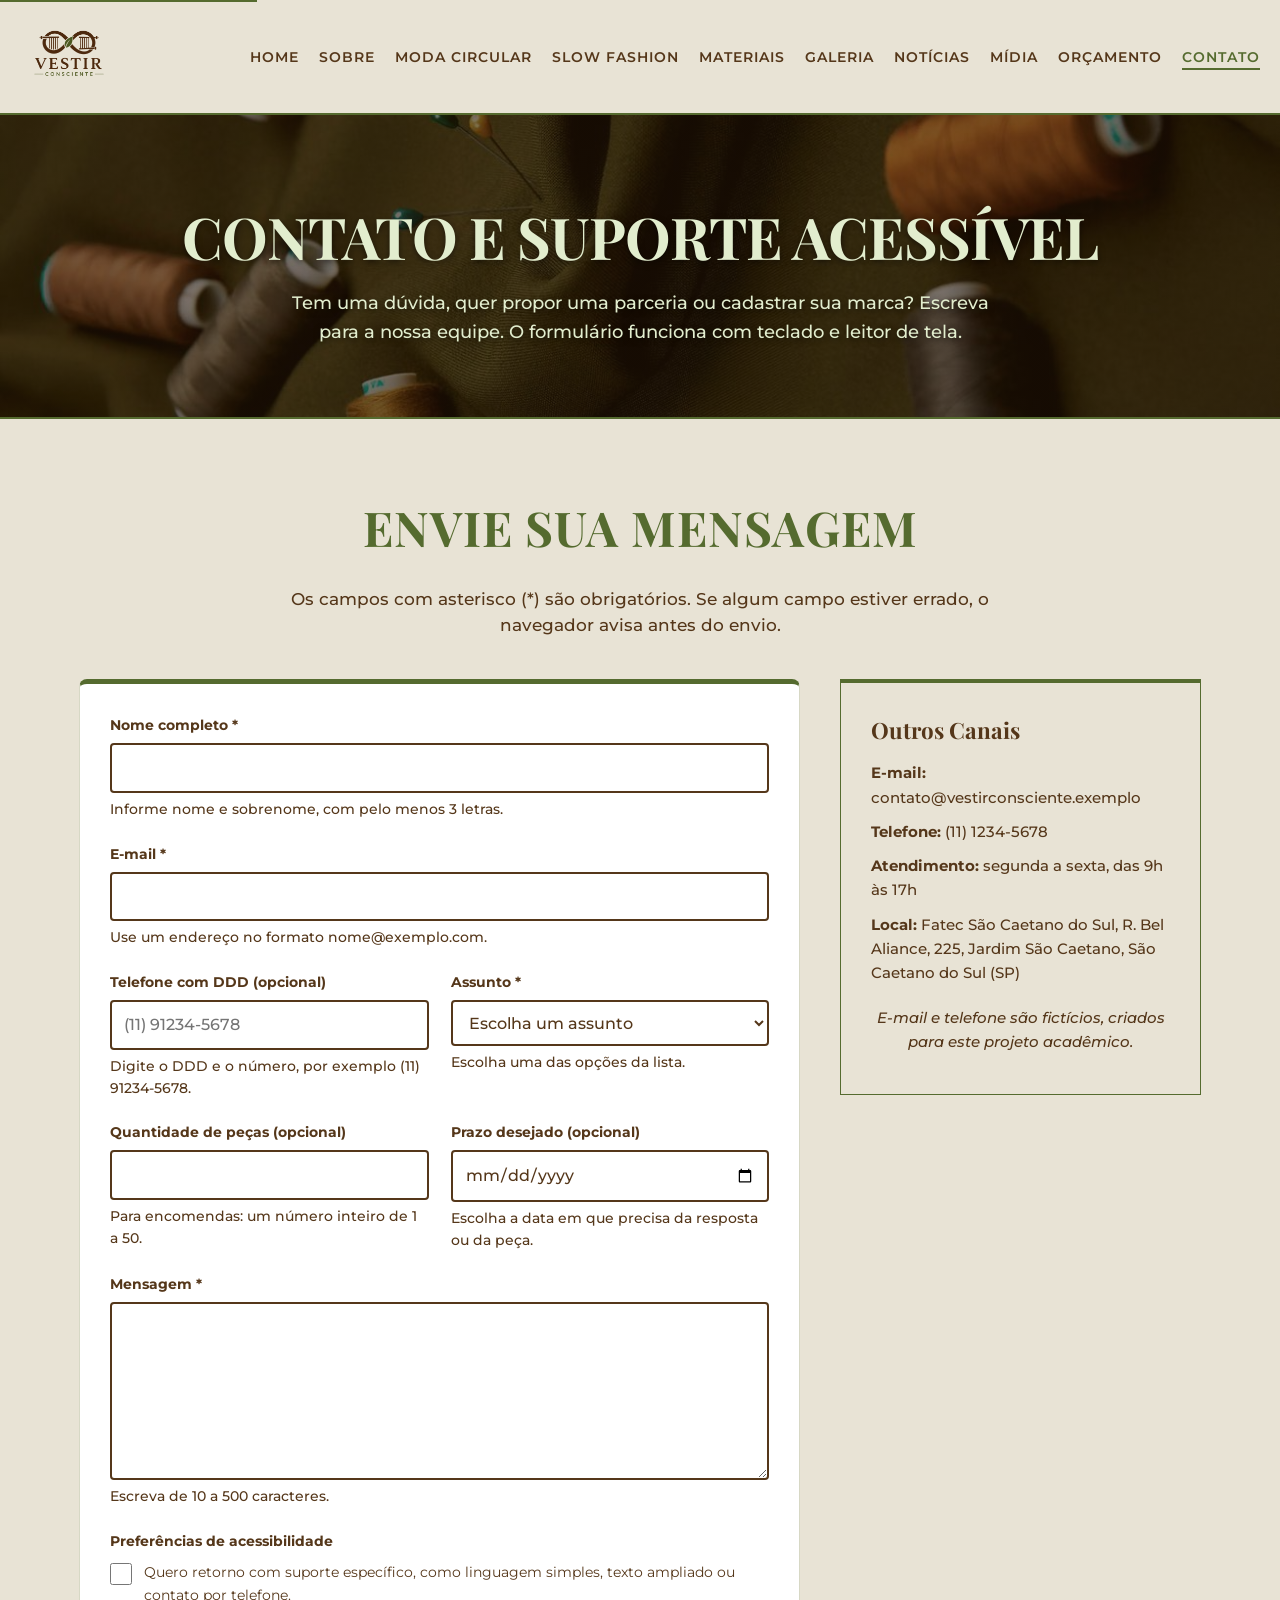
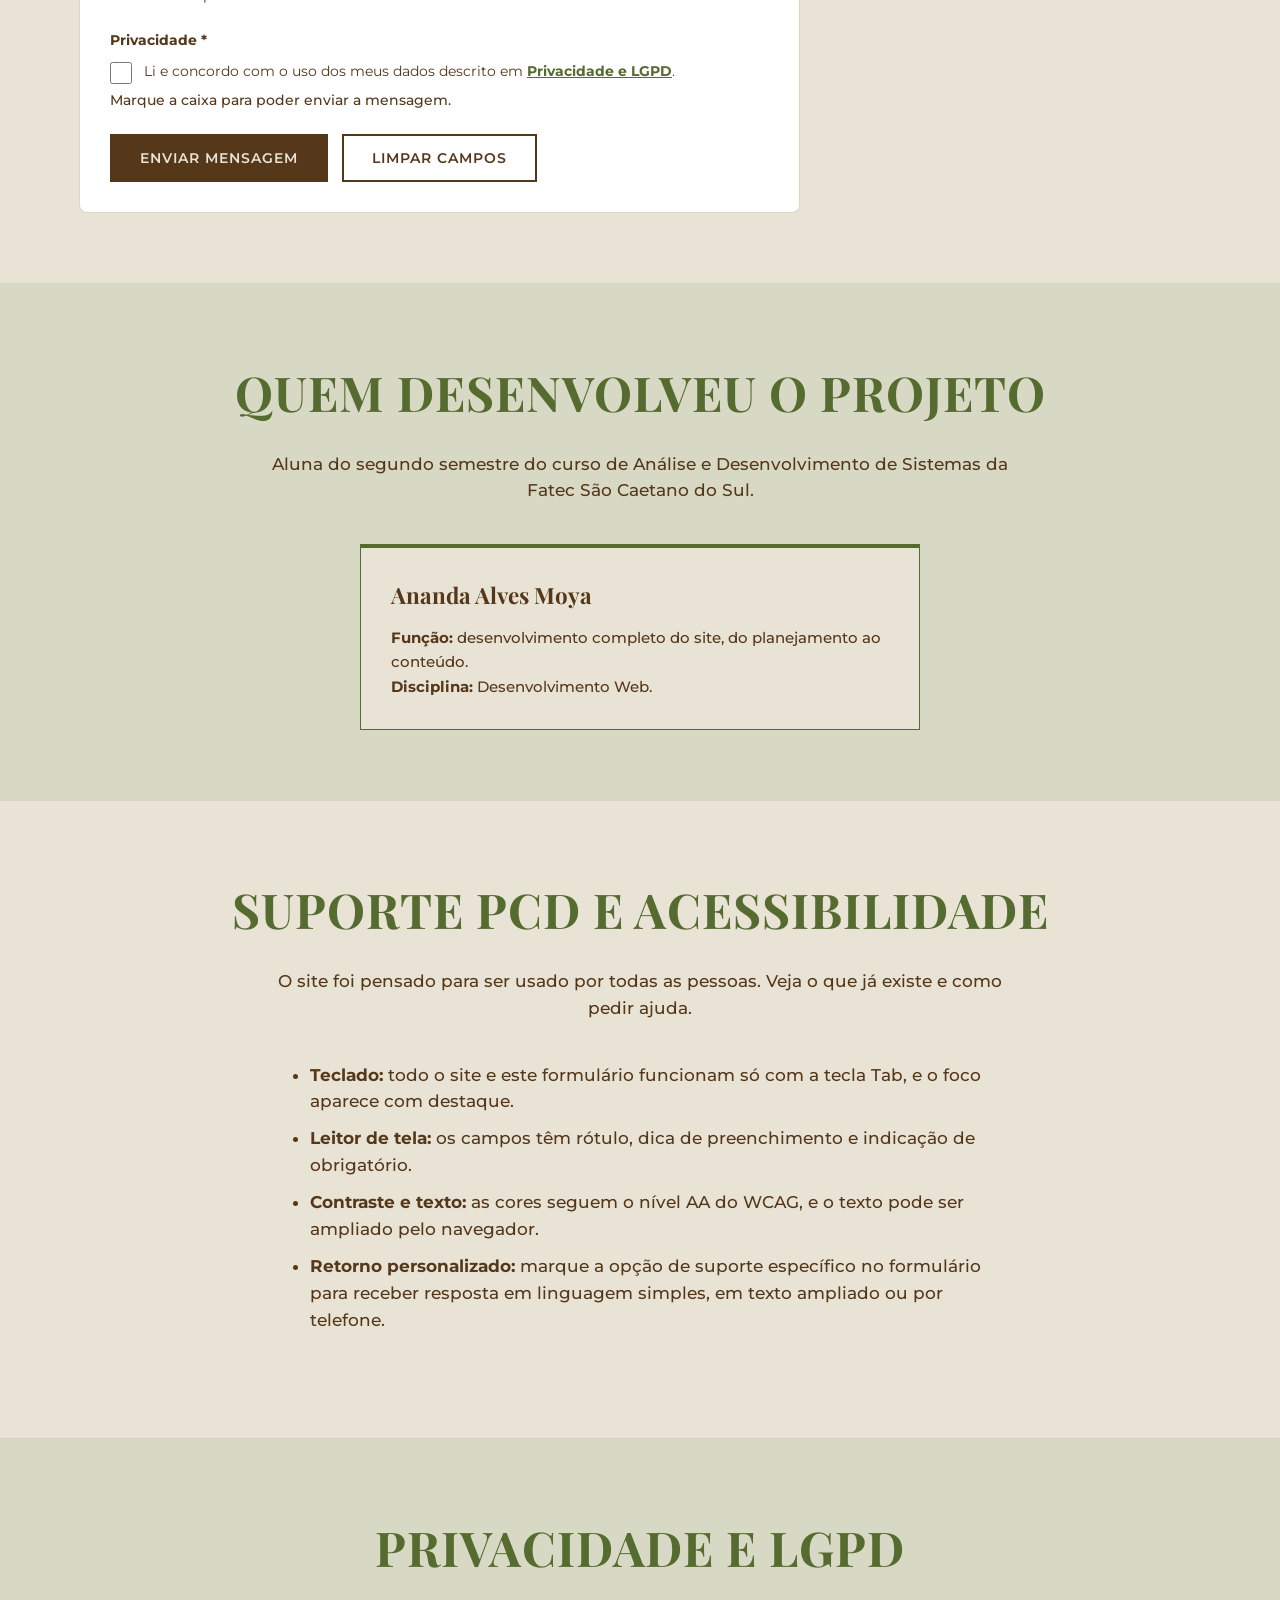
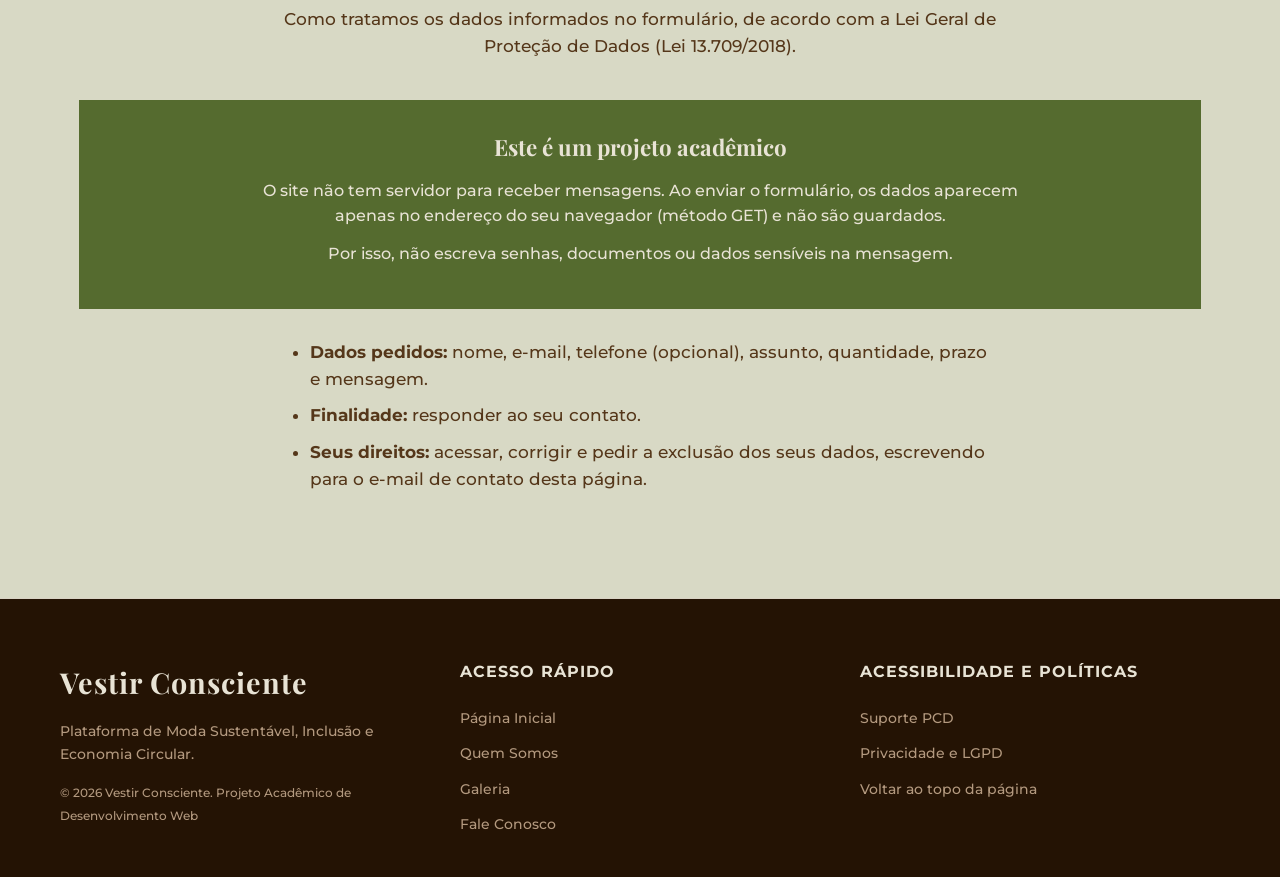
==== contato.html @ 4bdc239a "Criação da página de contato + atualização do css + correção da página de orçamento Enviado por Anan" ====
<!DOCTYPE html>
<html lang="pt-BR">
<head>
    <meta charset="UTF-8">
    <meta name="viewport" content="width=device-width, initial-scale=1.0">
    <title>Contato e Suporte Acessível: Fale com a Equipe | Vestir Consciente</title>
    <meta name="description" content="Fale com a equipe do Vestir Consciente: envie dúvidas, proposta de parceria ou cadastro de marca por um formulário acessível, com suporte para pessoas com deficiência.">
    <!--Fontes (Google Fonts)-->
    <link rel="preconnect" href="https://fonts.googleapis.com">
    <link rel="preconnect" href="https://fonts.gstatic.com" crossorigin>
    <link href="https://fonts.googleapis.com/css2?family=Montserrat:wght@500;600;700&amp;family=Playfair+Display:wght@400;700&amp;display=swap" rel="stylesheet">
    <!--CSS Externo-->
    <link rel="stylesheet" href="css/style.css">
</head>
<body id="top">
    <!--Link de atalho para leitores de tela e navegação por teclado-->
    <a href="#main-content" class="skip-link">Ir para o conteúdo principal</a>
    <!--Cabeçalho-->
    <header role="banner">
        <div class="header-container">
            <!--Logo-->
            <a href="index.html" class="logo-link" aria-label="Vestir Consciente | Página Inicial">
                <img src="images/logo-vestirconsciente.png" alt="Logo Vestir Consciente: Tear Afegão representando a moda circular com uma folha verde no centro" class="logo-img">
            </a>
            <!--Navegação Principal-->
            <nav aria-label="Navegação Principal" id="main-nav">
                <ul class="nav-list">
                    <li><a href="index.html">Home</a></li>
                    <li><a href="sobre.html">Sobre</a></li>
                    <li><a href="modacircular.html">Moda Circular</a></li>
                    <li><a href="slowfashion.html">Slow Fashion</a></li>
                    <li><a href="materiais.html">Materiais</a></li>
                    <li><a href="galeria.html">Galeria</a></li>
                    <li><a href="noticias.html">Notícias</a></li>
                    <li><a href="midia.html">Mídia</a></li>
                    <li><a href="orcamento_hospedagem.html">Orçamento</a></li>
                    <li><a href="contato.html" aria-current="page" class="active">Contato</a></li>
                </ul>
            </nav>
        </div>
    </header>
    <!--Conteúdo Principal-->
    <main id="main-content" tabindex="-1">
        <!--Campo de Abertura da Página-->
        <section class="page-hero page-hero--imagem page-hero--contato" aria-labelledby="page-title">
            <div class="container">
                <h1 id="page-title">Contato e Suporte Acessível</h1>
                <p class="hero-text">
                    Tem uma dúvida, quer propor uma parceria ou cadastrar sua marca? Escreva para a nossa equipe. O formulário funciona com teclado e leitor de tela.
                </p>
            </div>
        </section>
        <!--Campo do Formulário e dos Canais de Contato-->
        <section id="formulario" class="content-section" aria-labelledby="formulario-title">
            <div class="container">
                <h2 id="formulario-title">Envie sua Mensagem</h2>
                <p class="section-intro">Os campos com asterisco (*) são obrigatórios. Se algum campo estiver errado, o navegador avisa antes do envio.</p>
                <div id="mensagem-enviada" class="confirmacao" role="status" tabindex="-1">
                    <h3>Mensagem enviada</h3>
                    <p>Obrigada pelo contato! Esta é uma página de demonstração, então a mensagem não foi guardada nem enviada a ninguém. Veja a seção <a href="#privacidade">Privacidade e LGPD</a>.</p>
                    <a href="#formulario" class="btn btn-secondary">Enviar outra mensagem</a>
                </div>
                <div class="contato-grade">
                    <form class="contato-form" action="contato.html#mensagem-enviada" method="get" aria-labelledby="formulario-title">
                        <div class="campo">
                            <label for="nome">Nome completo *</label>
                            <input type="text" id="nome" name="nome" required aria-required="true" minlength="3" maxlength="80" autocomplete="name" aria-describedby="nome-dica">
                            <small id="nome-dica" class="dica">Informe nome e sobrenome, com pelo menos 3 letras.</small>
                        </div>
                        <div class="campo">
                            <label for="email">E-mail *</label>
                            <input type="email" id="email" name="email" required aria-required="true" maxlength="120" autocomplete="email" aria-describedby="email-dica">
                            <small id="email-dica" class="dica">Use um endereço no formato nome@exemplo.com.</small>
                        </div>
                        <div class="campos-duplos">
                            <div class="campo">
                                <label for="telefone">Telefone com DDD (opcional)</label>
                                <input type="tel" id="telefone" name="telefone" pattern="\(?\d{2}\)?\s?9?\d{4}-?\d{4}" inputmode="tel" autocomplete="tel" placeholder="(11) 91234-5678" aria-describedby="telefone-dica">
                                <small id="telefone-dica" class="dica">Digite o DDD e o número, por exemplo (11) 91234-5678.</small>
                            </div>
                            <div class="campo">
                                <label for="assunto">Assunto *</label>
                                <select id="assunto" name="assunto" required aria-required="true" aria-describedby="assunto-dica">
                                    <option value="">Escolha um assunto</option>
                                    <option value="parcerias">Parcerias</option>
                                    <option value="duvidas">Dúvidas</option>
                                    <option value="cadastro-marca">Cadastro de marca</option>
                                    <option value="encomenda">Encomenda de peça</option>
                                    <option value="outros">Outros</option>
                                </select>
                                <small id="assunto-dica" class="dica">Escolha uma das opções da lista.</small>
                            </div>
                        </div>
                        <div class="campos-duplos">
                            <div class="campo">
                                <label for="quantidade">Quantidade de peças (opcional)</label>
                                <input type="number" id="quantidade" name="quantidade" min="1" max="50" step="1" inputmode="numeric" aria-describedby="quantidade-dica">
                                <small id="quantidade-dica" class="dica">Para encomendas: um número inteiro de 1 a 50.</small>
                            </div>
                            <div class="campo">
                                <label for="prazo">Prazo desejado (opcional)</label>
                                <input type="date" id="prazo" name="prazo" aria-describedby="prazo-dica">
                                <small id="prazo-dica" class="dica">Escolha a data em que precisa da resposta ou da peça.</small>
                            </div>
                        </div>
                        <div class="campo">
                            <label for="mensagem">Mensagem *</label>
                            <textarea id="mensagem" name="mensagem" rows="6" required aria-required="true" minlength="10" maxlength="500" aria-describedby="mensagem-dica"></textarea>
                            <small id="mensagem-dica" class="dica">Escreva de 10 a 500 caracteres.</small>
                        </div>
                        <fieldset class="campo-opcoes">
                            <legend>Preferências de acessibilidade</legend>
                            <label class="opcao" for="suporte">
                                <input type="checkbox" id="suporte" name="suporte" value="sim">
                                <span>Quero retorno com suporte específico, como linguagem simples, texto ampliado ou contato por telefone.</span>
                            </label>
                        </fieldset>
                        <fieldset class="campo-opcoes">
                            <legend>Privacidade *</legend>
                            <label class="opcao" for="lgpd">
                                <input type="checkbox" id="lgpd" name="lgpd" value="aceito" required aria-required="true" aria-describedby="lgpd-dica">
                                <span>Li e concordo com o uso dos meus dados descrito em <a href="#privacidade">Privacidade e LGPD</a>.</span>
                            </label>
                            <small id="lgpd-dica" class="dica">Marque a caixa para poder enviar a mensagem.</small>
                        </fieldset>
                        <div class="form-acoes">
                            <button type="submit" class="btn btn-primary">Enviar Mensagem</button>
                            <button type="reset" class="btn btn-secondary">Limpar Campos</button>
                        </div>
                    </form>
                    <aside class="contato-lateral" aria-labelledby="canais-title">
                        <div class="info-card">
                            <h3 id="canais-title">Outros Canais</h3>
                            <p><strong>E-mail:</strong> contato@vestirconsciente.exemplo</p>
                            <p><strong>Telefone:</strong> (11) 1234-5678</p>
                            <p><strong>Atendimento:</strong> segunda a sexta, das 9h às 17h</p>
                            <p><strong>Local:</strong> Fatec São Caetano do Sul, R. Bel Aliance, 225, Jardim São Caetano, São Caetano do Sul (SP)</p>
                            <p class="midia-nota">E-mail e telefone são fictícios, criados para este projeto acadêmico.</p>
                        </div>
                    </aside>
                </div>
            </div>
        </section>
        <!--Campo de Autoria-->
        <section id="autoria" class="content-section content-section--alt" aria-labelledby="autoria-title">
            <div class="container">
                <h2 id="autoria-title">Quem Desenvolveu o Projeto</h2>
                <p class="section-intro">Aluna do segundo semestre do curso de Análise e Desenvolvimento de Sistemas da Fatec São Caetano do Sul.</p>
                <div class="info-grid info-grid--unico">
                    <article class="info-card">
                        <h3>Ananda Alves Moya</h3>
                        <p><strong>Função:</strong> desenvolvimento completo do site, do planejamento ao conteúdo.</p>
                        <p><strong>Disciplina:</strong> Desenvolvimento Web.</p>
                    </article>
                </div>
            </div>
        </section>
        <!--Campo de Acessibilidade-->
        <section id="acessibilidade" class="content-section" aria-labelledby="acessibilidade-title">
            <div class="container">
                <h2 id="acessibilidade-title">Suporte PCD e Acessibilidade</h2>
                <p class="section-intro">O site foi pensado para ser usado por todas as pessoas. Veja o que já existe e como pedir ajuda.</p>
                <ul class="inclusion-list">
                    <li><strong>Teclado:</strong> todo o site e este formulário funcionam só com a tecla Tab, e o foco aparece com destaque.</li>
                    <li><strong>Leitor de tela:</strong> os campos têm rótulo, dica de preenchimento e indicação de obrigatório.</li>
                    <li><strong>Contraste e texto:</strong> as cores seguem o nível AA do WCAG, e o texto pode ser ampliado pelo navegador.</li>
                    <li><strong>Retorno personalizado:</strong> marque a opção de suporte específico no formulário para receber resposta em linguagem simples, em texto ampliado ou por telefone.</li>
                </ul>
            </div>
        </section>
        <!--Campo de Privacidade-->
        <section id="privacidade" class="content-section content-section--alt" aria-labelledby="privacidade-title">
            <div class="container">
                <h2 id="privacidade-title">Privacidade e LGPD</h2>
                <p class="section-intro">Como tratamos os dados informados no formulário, de acordo com a Lei Geral de Proteção de Dados (Lei 13.709/2018).</p>
                <div class="fact-box">
                    <h3>Este é um projeto acadêmico</h3>
                    <p>O site não tem servidor para receber mensagens. Ao enviar o formulário, os dados aparecem apenas no endereço do seu navegador (método GET) e não são guardados.</p>
                    <p>Por isso, não escreva senhas, documentos ou dados sensíveis na mensagem.</p>
                </div>
                <ul class="inclusion-list">
                    <li><strong>Dados pedidos:</strong> nome, e-mail, telefone (opcional), assunto, quantidade, prazo e mensagem.</li>
                    <li><strong>Finalidade:</strong> responder ao seu contato.</li>
                    <li><strong>Seus direitos:</strong> acessar, corrigir e pedir a exclusão dos seus dados, escrevendo para o e-mail de contato desta página.</li>
                </ul>
            </div>
        </section>
    </main>
    <!--Rodapé-->
    <footer role="contentinfo">
        <div class="footer-container">
            <div class="footer-col">
                <h2 class="footer-brand">Vestir Consciente</h2>
                <p>Plataforma de Moda Sustentável, Inclusão e Economia Circular.</p>
                <p><small>&copy; 2026 Vestir Consciente. Projeto Acadêmico de Desenvolvimento Web</small></p>
            </div>
            <div class="footer-col">
                <h3>Acesso Rápido</h3>
                <ul>
                    <li><a href="index.html">Página Inicial</a></li>
                    <li><a href="sobre.html">Quem Somos</a></li>
                    <li><a href="galeria.html">Galeria</a></li>
                    <li><a href="contato.html">Fale Conosco</a></li>
                </ul>
            </div>
            <div class="footer-col">
                <h3>Acessibilidade e Políticas</h3>
                <ul>
                    <li><a href="contato.html#acessibilidade">Suporte PCD</a></li>
                    <li><a href="contato.html#privacidade">Privacidade e LGPD</a></li>
                    <li><a href="#top">Voltar ao topo da página</a></li>
                </ul>
            </div>
        </div>
    </footer>
</body>
</html>
---- css/style.css ----
/* 1) Variáveis e Configurações Gerais */
:root {
    --bg-color: #e8e3d5; /*Bege Claro*/
    --text-color: #55371a; /*Marrom Escuro (textos e bordas)*/
    --primary-dark: #556b2f; /*Verde Oliva Escuro*/
    --card-bg: #e8e3d5;
    --accent-color: #BFC9AD;
    --accent-color2: #e2edce;
    --accent-color3: #d7d8c5;

    --font-serif: 'Playfair Display', Georgia, serif; /* Estilo editorial */
    --font-sans: 'Montserrat', Arial, sans-serif; /* Alta legibilidade */
}

/* 1.1) Reset Básico */
*{
    margin: 0;
    padding: 0;
    box-sizing: border-box;
}

body {
    background-color: var(--bg-color);
    color: var(--text-color);
    font-family: var(--font-sans);
    font-weight: 500; /* Montserrat 500: traço mais firme que o 400, melhora a legibilidade */
    line-height: 1.6;
}

/* 1.2) Atalho de acessibilidade (Skip Link) */
.skip-link {
    position: absolute;
    top: -40px;
    left: 0;
    background: var(--primary-dark);
    color: var(--accent-color);
    padding: 8px 16px;
    z-index: 100;
    transition: top 0.3s;
}

.skip-link:focus {
    top: 0
}

/* 1.3) Container padrão */
.container {
    width: 90%;
    max-width: 1200px;
    margin: 0 auto;
    padding: 0 15px;
}

/* 2) Cabeçalho e Navegação Principal */
header[role="banner"] {
    background-color: var(--bg-color);
    border-bottom: 2px solid var(--primary-dark);
    padding: 20px 0;
    position: sticky;
    top: 0;
    z-index: 99;
}

.header-container {
    display: flex;
    flex-direction: column;
    align-items: center;
    gap: 15px;
    max-width: 1300px;
    margin: 0 auto;
    padding: 0 20px;

}

.logo-img {
    height: 65px;
    width: auto;
}

#main-nav .nav-list {
    list-style: none;
    display: flex;
    flex-wrap: wrap;
    justify-content: center;
    gap: 12px 20px;
}

#main-nav a {
    text-decoration: none;
    color: var(--text-color);
    font-family: var(--font-sans);
    font-size: 0.85rem;
    font-weight: 600;
    text-transform: uppercase;
    letter-spacing: 1px;
    padding-bottom: 3px;
    transition: color 0.2s;
}

#main-nav a:hover,
#main-nav a:focus,
#main-nav a.active {
    color: var(--primary-dark);
    border-bottom: 2px solid var(--primary-dark);
    outline: none;
}
/* 3) Campo Hero (estilo editorial/capa) */
.hero-section {
    padding: 80px 0 50px 0;
    text-align: center;
    border-bottom: 1px solid rgba(0, 0, 0, 0.1);
}

.hero-section h1 {
    font-family: var(--font-serif);
    font-size: clamp(2.5rem, 5vw, 5rem);
    font-weight: 700;
    text-transform: uppercase;
    letter-spacing: -1px;
    line-height: 1.1;
    margin-bottom: 20px;
    color: var(--primary-dark);
}

.hero-text {
    font-size: 1.15rem;
    max-width: 700px;
    margin: 0 auto 35px auto;
    color: #444;
}

.hero-buttons {
    display: flex;
    justify-content: center;
    gap: 15px;
    flex-wrap: wrap;
}

/* 3.1) Botões Estilizados */
.btn {
    display: inline-block;
    padding: 14px 28px;
    font-weight: 600;
    text-decoration: none;
    text-transform: uppercase;
    font-size: 0.85rem;
    letter-spacing: 1px;
    transition: all 0.3s ease;
    border: 2px solid var(--text-color);
}

.btn-primary {
    background-color: var(--text-color);
    color: var(--bg-color);
}

.btn-primary:hover,
.btn-primary:focus {
    background-color: var(--primary-dark);
    border-color: var(--primary-dark);
}

.btn-secondary {
    background-color: transparent;
    color: var(--text-color);
}

.btn-secondary:hover,
.btn-secondary:focus {
    background-color: var(--text-color);
    color: var(--bg-color);
}

/* 3.2) Banner da Home com imagem de fundo
   A foto fica em images/hero-home.jpg. Uma camada marrom escura (mesma cor do rodapé)
   por cima da foto deixa o texto claro legível. Para a foto aparecer mais, diminua o 0.62;
   para o texto ficar mais legível, aumente. */
.hero-section--imagem {
    background-color: #241304;
    background-image: linear-gradient(rgba(36, 19, 4, 0.62), rgba(36, 19, 4, 0.62)), url("../images/hero-home.jpg");
    background-size: cover;
    background-position: center 75%; /* parte da foto que fica visível */
    background-repeat: no-repeat;
    border-bottom: 2px solid var(--primary-dark);
}

.hero-section--imagem h1,
.hero-section--imagem .hero-text {
    color: var(--accent-color2);
    text-shadow: 0 2px 6px rgba(0, 0, 0, 0.5);
}

/* Botões com cores claras sobre a foto escura */
.hero-section--imagem .btn-primary {
    background-color: var(--accent-color2);
    border-color: var(--accent-color2);
    color: #241304;
}

.hero-section--imagem .btn-primary:hover,
.hero-section--imagem .btn-primary:focus {
    background-color: var(--accent-color);
    border-color: var(--accent-color);
}

.hero-section--imagem .btn-secondary {
    border-color: var(--accent-color2);
    color: var(--accent-color2);
}

.hero-section--imagem .btn-secondary:hover,
.hero-section--imagem .btn-secondary:focus {
    background-color: var(--accent-color2);
    color: #241304;
}

.hero-section--imagem a:focus {
    outline-color: var(--accent-color2);
}

/* 4) Campo dos Três Pilares */
.pilares-section {
    padding: 80px 0;
}

.pilares-section h2 {
    font-family: var(--font-serif);
    font-size: 2.2rem;
    text-align: center;
    margin-bottom: 50px;
    text-transform: uppercase;
    letter-spacing: 1px;
}

.cards-grid {
    display: grid;
    grid-template-columns: repeat(auto-fit, minmax(300px, 1fr));
    gap: 30px;
}

.card {
    background-color: var(--bg-color);
    border: 1px solid #556b2f;
    padding: 20px;
    display: flex;
    flex-direction: column;
    justify-content: space-between;
    transition: transform 0.2s ease, box-shadow 0.2s ease;
}

.card:hover {
    transform: translateY(-5px);
    box-shadow: 0 10px 25px rgba(0,0,0,0.05);
}

.card-img {
    width: 100%;
    height: 220px;
    object-fit: cover;
    margin-bottom: 15px;
    filter: brightness(0.95);
}

.card h3 {
    font-family: var(--font-serif);
    font-size: 1.5rem;
    margin-bottom: 10px;
}

.card p {
    font-size: 0.95rem;
    color: #555;
    margin-bottom: 20px;
}

.card-link {
    font-weight: 700;
    text-decoration: none;
    color: var(--primary-dark);
    font-size: 0.9rem;
    text-transform: uppercase;
    letter-spacing: 0.5px;
    border-bottom: 1px solid transparent;
    transition: border-color 0.2s;
    align-self: flex-start;
}

.card-link:hover,
.card-link:focus {
    border-bottom-color: var(--primary-dark);
}

/* 5) Destaques e Comunidade */
.highlights-section {
    background-color: var(--card-bg);
    padding: 70px 0;
    border-top: 1px solid #D8D2C4;
    border-bottom: 1px solid #D8D2C4;
}

.highlights-section h2 {
    font-family: var(--font-serif);
    font-size: 2rem;
    text-align: center;
    margin-bottom: 40px;
    text-transform: uppercase;
}

.highlights-grid {
    display: grid;
    grid-template-columns: repeat(auto-fit, minmax(280px, 1fr));
    gap: 30px;
}

.highlight-item {
    background: var(--accent-color);
    padding: 30px;
    border-left: 4px solid var(--primary-dark);
}

.highlight-item h3 {
    font-family: var(--font-serif);
    font-size: 1.3rem;
    margin-bottom: 10px;
}

.highlight-item p {
    font-size: 0.9rem;
    color: var(--text-color);
    margin-bottom: 20px;
}

.link-action {
    font-weight: 600;
    text-decoration: none;
    color: var(--text-color);
    font-size: 0.85rem;
    text-transform: uppercase;
}

.link-action:hover {
    color: var(--primary-dark);
    text-decoration: underline;
}

/* 6) Acessibilidade */
.accessibility-commitment {
    padding: 80px 0;
    text-align: center;
    max-width: 800px;
    margin: 0 auto;
}

.accessibility-commitment h2 {
    font-family: var(--font-serif);
    font-size: 2rem;
    margin-bottom: 20px;
    text-transform: uppercase;
}

.accessibility-commitment p {
    font-size: 1.05rem;
    color: #444;
    margin-bottom: 20px;
}

/* 7) Rodapé */
footer[role="contentinfo"] {
    background-color: #241304;
    color: var(--bg-color);
    padding: 60px 0 30px 0;
}

.footer-container {
    display: grid;
    grid-template-columns: repeat(auto-fit, minmax(220px, 1fr));
    gap: 40px;
    max-width: 1200px;
    margin: 0 auto;
    padding: 0 20px;
}

.footer-brand {
    font-family: var(--font-serif);
    font-size: 1.8rem;
    margin-bottom: 15px;
    letter-spacing: 1px;
}

.footer-col p {
    font-size: 0.9rem;
    color: #b3997f;
    margin-bottom: 15px;
}

.footer-col h3 {
    font-size: 1rem;
    text-transform: uppercase;
    letter-spacing: 1px;
    margin-bottom: 20px;
    color: var(--bg-color);
}

.footer-col ul {
    list-style: none;
}

.footer-col ul li {
    margin-bottom: 10px;
}

.footer-col ul li a {
    color: #b3997f;
    text-decoration: none;
    font-size: 0.9rem;
    transition: color 0.2s;
}

.footer-col ul li a:hover,
.footer-col ul li a:focus {
    color: var(--bg-color);
    text-decoration: underline;
}

/* 8) Acessibilidade de foco */
@media (min-width: 768px) {
    .header-container {
        flex-direction: row;
        justify-content: space-between;
    }
}

/* 8.1) Foco visível ajustado para acessibilidade (Navegação por Teclado) */
a:focus, button:focus {
    outline: 3px solid var(--primary-dark);
    outline-offset: 3px;
}

/* 9) Páginas Internas: componentes compartilhados */
/* 9.1) Abertura da página (equivalente ao hero, em tamanho menor) */
.page-hero {
    padding: 60px 0 40px 0;
    text-align: center;
    border-bottom: 1px solid rgba(0, 0, 0, 0.1);
}

.page-hero h1 {
    font-family: var(--font-serif);
    font-size: clamp(2.2rem, 4.5vw, 4rem);
    font-weight: 700;
    text-transform: uppercase;
    letter-spacing: -1px;
    line-height: 1.1;
    margin-bottom: 20px;
    color: var(--primary-dark);
}

/* 9.1.1) Abertura com imagem de fundo
   A imagem fica no CSS (é decorativa, não precisa de alt).
   Uma camada marrom escura (mesma cor do rodapé) a 60% por cima da foto deixa o
   texto bege legível. Para a foto aparecer mais, diminua o 0.6; para o texto
   ficar mais legível, aumente. */
.page-hero--imagem {
    background-color: #241304;
    background-size: cover;
    background-position: center;
    background-repeat: no-repeat;
    padding: 90px 0 70px 0;
    border-bottom: 2px solid var(--primary-dark);
}

.page-hero--imagem h1,
.page-hero--imagem .hero-text {
    color: var(--accent-color2);
    text-shadow: 0 2px 6px rgba(0, 0, 0, 0.5);
}

.page-hero--imagem .hero-text {
    margin-bottom: 0;
}

/* Fundo específico de cada página (o caminho é relativo a este arquivo CSS) */
.page-hero--sobre {
    background-image: linear-gradient(rgba(42, 41, 41, 0.4), rgba(42, 41, 41, 0.4)), url("../images/hero-sobre.jpg");
}

/* 9.2) Seções de conteúdo */
.content-section {
    padding: 70px 0;
}

.content-section--alt {
    background-color: rgba(191, 201, 173, 0.4);
    border-top: 1px solid #D8D2C4;
    border-bottom: 1px solid #D8D2C4;
}

.content-section h2,
.cta-section h2 {
    font-family: var(--font-serif);
    font-size: 3rem;
    text-align: center;
    margin-bottom: 40px;
    text-transform: uppercase;
    letter-spacing: 1px;
    color: var(--primary-dark);
}

.section-intro {
    max-width: 750px;
    margin: -20px auto 40px auto;
    text-align: center;
    font-size: 1.05rem;
}

.text-block p {
    font-size: 1.05rem;
    max-width: 70ch;
    margin-bottom: 18px;
}

.text-center {
    text-align: center;
}

/* 9.3) Cartões de informação */
.info-grid {
    display: grid;
    grid-template-columns: repeat(auto-fit, minmax(280px, 1fr));
    gap: 30px;
}

.info-card {
    background-color: var(--bg-color);
    border: 1px solid var(--primary-dark);
    border-top: 4px solid var(--primary-dark);
    padding: 30px;
}

.info-card h3 {
    font-family: var(--font-serif);
    font-size: 1.4rem;
    margin-bottom: 12px;
}

.info-card p {
    font-size: 0.95rem;
}

/* 9.4) Chamada para ação no fim das páginas */
.cta-section {
    padding: 70px 0;
    text-align: center;
    border-top: 1px solid #D8D2C4;
}

.cta-section p {
    max-width: 650px;
    margin: -20px auto 30px auto;
    font-size: 1.05rem;
}

/* 10) Página Sobre */
.about-story,
.split-layout {
    display: grid;
    grid-template-columns: 1fr;
    gap: 40px;
    align-items: center;
}

.logo-figure {
    text-align: center;
    background-color: var(--accent-color3);
    border: 1px solid var(--primary-dark);
    padding: 25px;
}

.logo-figure img {
    width: 100%;
    max-width: 260px;
    height: auto;
}

.logo-figure figcaption {
    margin-top: 15px;
    font-size: 0.9rem;
}

.fact-box {
    margin-top: 40px;
    padding: 30px;
    background-color: var(--primary-dark);
    color: var(--bg-color);
    text-align: center;
}

.fact-box h3 {
    font-family: var(--font-serif);
    font-size: 1.4rem;
    margin-bottom: 12px;
}

.fact-box p {
    max-width: 800px;
    margin: 0 auto 12px auto;
}

.fact-box .source a {
    color: var(--bg-color);
}

.fact-box .source a:focus {
    outline-color: var(--bg-color);
}

.values-list {
    list-style: none;
    display: grid;
    grid-template-columns: repeat(auto-fit, minmax(220px, 1fr));
    gap: 20px;
}

.values-list li {
    background-color: var(--accent-color);
    border-left: 4px solid var(--primary-dark);
    padding: 24px;
}

.values-list h3 {
    font-family: var(--font-serif);
    font-size: 1.2rem;
    margin-bottom: 8px;
}

.values-list p {
    font-size: 0.9rem;
}

.goals-list {
    list-style: none;
    counter-reset: meta;
    max-width: 800px;
    margin: 0 auto;
}

.goals-list li {
    counter-increment: meta;
    position: relative;
    padding: 18px 10px 18px 65px;
    border-bottom: 1px solid rgba(85, 55, 26, 0.25);
}

.goals-list li::before {
    content: counter(meta);
    position: absolute;
    left: 5px;
    top: 16px;
    width: 38px;
    height: 38px;
    display: flex;
    align-items: center;
    justify-content: center;
    border-radius: 50%;
    background-color: var(--primary-dark);
    color: var(--bg-color);
    font-family: var(--font-serif);
    font-weight: 700;
}

.inclusion-list {
    max-width: 700px;
    margin: 0 auto 35px auto;
    padding-left: 1.2em;
    font-size: 1.05rem;
}

.inclusion-list li {
    margin-bottom: 10px;
}

.note-ficticio {
    text-align: center;
    font-size: 0.9rem;
    font-style: italic;
    margin: -20px 0 30px 0;
}

.testimonial {
    display: flex;
    flex-direction: column;
    gap: 15px;
    background-color: var(--bg-color);
    border: 1px solid var(--primary-dark);
    padding: 30px;
}

.testimonial h3 {
    font-family: var(--font-serif);
    font-size: 1.3rem;
}

.testimonial blockquote {
    border-left: 4px solid var(--primary-dark);
    padding-left: 18px;
    font-family: var(--font-serif);
    font-style: italic;
    font-size: 1.05rem;
}

.testimonial footer p {
    font-size: 0.85rem;
    font-weight: 600;
}

/* 11) Página Moda Circular */
/* 11.1) Fundo da abertura: coloque a foto em images/hero-modacircular.jpg
   (enquanto o arquivo não existir, a abertura aparece em marrom escuro) */
.page-hero--modacircular {
    background-image: linear-gradient(rgba(42, 41, 41, 0.4), rgba(42, 41, 41, 0.4)), url("../images/hero-modacircular.jpg");
}

/* 11.2) Foto ao lado do texto */
.photo-figure {
    background-color: var(--accent-color3);
    border: 1px solid var(--primary-dark);
    padding: 12px;
}

.photo-figure img {
    display: block;
    width: 100%;
    height: 340px;           /* ajuste este número até casar com a altura do texto */
    object-fit: cover;       /* corta as bordas, sem deformar a foto */
    object-position: center 65%; /* parte da foto que fica visível (veja abaixo) */
}

.photo-figure figcaption {
    margin-top: 12px;
    font-size: 0.9rem;
}

.info-card .card-link {
    display: inline-block;
    margin-top: 6px;
}

/* 11.3) Catálogo: compensa o cabeçalho fixo ao navegar pelo link #catalogo */
#catalogo {
    scroll-margin-top: 160px;
    background-color: #241304;
    background-image: linear-gradient(rgba(36, 19, 4, 0.6), rgba(36, 19, 4, 0.6)), url("../images/fundo-catalogo.jpg");
    background-size: cover;
    background-position: center;
    background-attachment: fixed; /* a foto fica parada enquanto a página rola */
}

#catalogo h2,
#catalogo .section-intro,
#catalogo .note-ficticio {
    color: var(--accent-color2);
}

/* 11.4) Filtros (funcionam só com CSS, sem JavaScript) */
.filtros {
    margin-bottom: 40px;
    padding: 25px;
    background-color: var(--bg-color);
    border: 1px solid var(--primary-dark);
}

.filtros h3 {
    font-family: var(--font-serif);
    font-size: 1.3rem;
    margin-bottom: 15px;
}

.filtros form {
    display: flex;
    flex-wrap: wrap;
    align-items: flex-end;
    gap: 20px 40px;
}

.filtros fieldset {
    border: none;
    min-width: 0;
}

.filtros legend {
    padding: 0;
    margin-bottom: 10px;
    font-size: 0.85rem;
    font-weight: 700;
    letter-spacing: 1px;
    text-transform: uppercase;
}

.filtro-opcoes {
    display: flex;
    flex-wrap: wrap;
    gap: 10px;
}

.filtro-opcoes label {
    display: inline-flex;
    align-items: center;
    gap: 8px;
    padding: 8px 14px;
    border: 2px solid var(--text-color);
    font-size: 0.9rem;
    font-weight: 600;
    cursor: pointer;
}

.filtro-opcoes label:has(input:checked) {
    background-color: var(--text-color);
    color: var(--bg-color);
}

.filtro-opcoes input {
    accent-color: var(--primary-dark);
}

.filtro-opcoes input:focus-visible {
    outline: 3px solid var(--primary-dark);
    outline-offset: 3px;
}

.filtro-opcoes label:has(input:checked) input:focus-visible {
    outline-color: var(--bg-color);
}

button.btn {
    font-family: var(--font-sans);
    cursor: pointer;
}

/* Esconde as peças que não correspondem ao filtro marcado */
main:has(#cat-vestidos:checked) .peca:not(.cat-vestidos),
main:has(#cat-camisas:checked) .peca:not(.cat-camisas),
main:has(#cat-calcas:checked) .peca:not(.cat-calcas),
main:has(#cat-casacos:checked) .peca:not(.cat-casacos),
main:has(#cat-acessorios:checked) .peca:not(.cat-acessorios),
main:has(#of-venda:checked) .peca:not(.of-venda),
main:has(#of-troca:checked) .peca:not(.of-troca) {
    display: none;
}

/* 11.5) Cartões das peças */
.pecas-grid {
    display: grid;
    grid-template-columns: repeat(auto-fill, minmax(260px, 1fr));
    gap: 25px;
}

.peca {
    display: flex;
    flex-direction: column;
    gap: 12px;
    padding: 22px;
    background-color: var(--bg-color);
    border: 1px solid var(--primary-dark);
}

.peca-img {
    display: block;
    width: 100%;
    height: auto;
    aspect-ratio: 1 / 1;
    object-fit: cover;
}

.peca-categoria {
    font-size: 0.75rem;
    font-weight: 700;
    letter-spacing: 1px;
    text-transform: uppercase;
    color: var(--primary-dark);
}

.peca h3 {
    font-family: var(--font-serif);
    font-size: 1.25rem;
}

.oferta {
    align-self: flex-start;
    padding: 6px 12px;
    font-size: 0.85rem;
    font-weight: 700;
}

.oferta--venda {
    background-color: var(--primary-dark);
    color: var(--bg-color);
}

.oferta--troca {
    background-color: var(--accent-color);
    border: 1px solid var(--primary-dark);
    color: var(--text-color);
}

.peca-detalhes {
    font-size: 0.9rem;
}

.peca-detalhes div {
    margin-bottom: 4px;
}

.peca-detalhes dt,
.peca-detalhes dd {
    display: inline;
}

.peca-detalhes dt {
    font-weight: 700;
}

.peca footer {
    margin-top: auto;
}

/* 12) Página Slow Fashion */
/* 12.1) Fundo da abertura: coloque a foto em images/hero-slowfashion.jpg
   (enquanto o arquivo não existir, a abertura aparece em marrom escuro) */
.page-hero--slowfashion {
    background-image: linear-gradient(rgba(42, 41, 41, 0.6), rgba(42, 41, 41, 0.6)), url("../images/hero-slowfashion.jpg");
}

/* 12.2) Âncoras: compensam o cabeçalho fixo ao navegar pelos links #criadores e #produtos */
#criadores,
#produtos {
    scroll-margin-top: 160px;
}

/* 12.2.1) Fundo da seção de produtos: foto em images/fundo-produtos.jpg com camada escura
   (mesmo padrão do #catalogo da Moda Circular) */
#produtos {
    background-color: #241304;
    background-image: linear-gradient(rgba(36, 19, 4, 0.6), rgba(36, 19, 4, 0.6)), url("../images/fundo-produtos.jpg");
    background-size: cover;
    background-position: center;
    background-attachment: fixed; /* a foto fica parada enquanto a página rola */
}

#produtos h2,
#produtos .section-intro {
    color: var(--accent-color2);
}

/* 12.3) Cartões dos criadores */
.criadores-grid {
    display: grid;
    grid-template-columns: repeat(auto-fit, minmax(250px, 1fr));
    gap: 25px;
}

.criador {
    display: flex;
    flex-direction: column;
    gap: 12px;
    padding: 25px;
    background-color: var(--bg-color);
    border: 1px solid var(--primary-dark);
    border-top: 4px solid var(--primary-dark);
}

.criador-meta {
    font-size: 0.75rem;
    font-weight: 700;
    letter-spacing: 1px;
    text-transform: uppercase;
    color: var(--primary-dark);
}

.criador h3 {
    font-family: var(--font-serif);
    font-size: 1.35rem;
}

.criador p {
    font-size: 0.95rem;
}

.criador .criador-links {
    display: flex;
    flex-direction: column;
    gap: 10px;
    margin-top: auto;
}

/* 13) Página Materiais */
/* 13.1) Fundo da abertura: coloque a foto em images/hero-materiais.jpg
   Enquanto a foto não existir, a abertura aparece em marrom escuro, com o texto claro. */
.page-hero--materiais {
    background-image: linear-gradient(rgba(42, 41, 41, 0.5), rgba(42, 41, 41, 0.5)), url("../images/hero-materiais.jpg");
}

/* 13.2) Âncoras: compensam o cabeçalho fixo ao navegar pelos links internos */
#materiais,
#dados,
#upcycling,
#pecas {
    scroll-margin-top: 160px;
}

/* 13.3) Subtítulos dentro das seções */
.subtitulo-tabela {
    font-family: var(--font-serif);
    font-size: 1.6rem;
    text-align: center;
    margin: 50px 0 20px 0;
    color: var(--primary-dark);
}

/* 13.4) Tabela comparativa (rolagem lateral no celular, sem quebrar o layout) */
.tabela-rolavel {
    overflow-x: auto;
    background-color: var(--bg-color);
    border: 1px solid var(--primary-dark);
}

.tabela-materiais {
    width: 100%;
    min-width: 640px;
    border-collapse: collapse;
    font-size: 0.95rem;
}

.tabela-materiais caption {
    padding: 14px 16px;
    text-align: left;
    font-weight: 700;
    color: var(--text-color);
}

.tabela-materiais th,
.tabela-materiais td {
    padding: 12px 16px;
    text-align: left;
    vertical-align: top;
    border-top: 1px solid #D8D2C4;
}

.tabela-materiais thead th {
    background-color: var(--primary-dark);
    color: var(--bg-color);
    border-top: none;
}

.tabela-materiais tbody th {
    font-weight: 700;
    color: var(--primary-dark);
}

.tabela-materiais tbody tr:nth-child(even) {
    background-color: rgba(191, 201, 173, 0.4);
}

/* 13.5) Dados com fonte */
.dados-artigo {
    max-width: 900px;
    margin: 0 auto;
    padding: 30px;
    background-color: var(--bg-color);
    border: 1px solid var(--primary-dark);
    border-top: 4px solid var(--primary-dark);
}

.dados-artigo h3 {
    font-family: var(--font-serif);
    font-size: 1.5rem;
    margin-bottom: 20px;
}

.dado {
    padding: 16px 0;
    border-top: 1px solid #D8D2C4;
}

.dado dt {
    font-size: 0.8rem;
    font-weight: 700;
    letter-spacing: 1px;
    text-transform: uppercase;
    color: var(--primary-dark);
    margin-bottom: 6px;
}

.dado dd {
    font-size: 1rem;
}

.dado-numero {
    display: block;
    font-family: var(--font-serif);
    font-size: 2.4rem;
    font-weight: 700;
    line-height: 1.1;
    color: var(--primary-dark);
}

.fonte a {
    color: var(--primary-dark);
    text-decoration: underline;
    overflow-wrap: anywhere;
}

.fonte {
    margin-top: 10px;
    padding-top: 16px;
    border-top: 1px solid #D8D2C4;
    font-size: 0.85rem;
}

/* 13.6) Etiqueta do tipo de material nos cartões do catálogo */
.peca-tag {
    align-self: flex-start;
    display: inline-block;
    margin-bottom: 8px;
    padding: 4px 10px;
    font-size: 0.75rem;
    font-weight: 700;
    letter-spacing: 1px;
    text-transform: uppercase;
    background-color: var(--accent-color2);
    border: 1px solid var(--primary-dark);
    color: var(--text-color);
}

/* 13.7) Foto da introdução inteira (sem corte), usada quando a imagem tem texto */
.photo-figure--inteira img {
    height: 340px;
    width: auto;
    max-width: 100%;
    margin: 0 auto;
    object-fit: contain;
}

/* 13.8) Fundo da seção de dados: foto em images/fundo-dados.jpg com camada escura.
   Para a foto aparecer mais, diminua o 0.6; para o texto ficar mais legível, aumente. */
#dados {
    background-color: #241304;
    background-image: linear-gradient(rgba(36, 19, 4, 0.6), rgba(36, 19, 4, 0.6)), url("../images/fundo-dados.jpg");
    background-size: cover;
    background-position: center;
    background-attachment: fixed;
}

#dados h2,
#dados .section-intro {
    color: var(--accent-color2);
}

/* 13.9) Fundo do catálogo: foto em images/fundo-pecas.jpg, repetida como estampa, com camada escura */
#pecas {
    background-color: #241304;
    background-image: linear-gradient(rgba(36, 19, 4, 0.68), rgba(36, 19, 4, 0.68)), url("../images/fundo-pecas.jpg");
    background-size: 700px auto;
    background-repeat: repeat;
    background-attachment: fixed; /* a foto fica parada enquanto a página rola */
}

#pecas h2,
#pecas .section-intro,
#pecas .note-ficticio {
    color: var(--accent-color2);
}

/* 14) Página Galeria */
/* 14.1) Fundo da abertura: coloque a foto em images/hero-galeria.jpg
   (enquanto o arquivo não existir, a abertura aparece em marrom escuro) */
.page-hero--galeria {
    background-image: linear-gradient(rgba(42, 41, 41, 0.5), rgba(42, 41, 41, 0.5)), url("../images/hero-galeria.jpg");
}

/* 14.2) Âncoras: compensam o cabeçalho fixo ao navegar pelos links internos */
#colecoes,
#ferramentas,
#processos {
    scroll-margin-top: 160px;
}

/* 14.3) Grade e cartões da galeria */
.galeria-grid {
    display: grid;
    grid-template-columns: repeat(auto-fill, minmax(260px, 1fr));
    gap: 25px;
    align-items: start;
}

.galeria-item {
    display: flex;
    flex-direction: column;
    gap: 12px;
    padding: 16px;
    background-color: var(--bg-color);
    border: 1px solid var(--primary-dark);
}

.galeria-item img {
    display: block;
    width: 100%;
    height: auto;
    aspect-ratio: 1 / 1;
    object-fit: cover;
}

.galeria-item--retrato img {
    aspect-ratio: 3 / 4;
}

.galeria-item--alto img {
    aspect-ratio: 2 / 3;
}

/* Imagens que aparecem inteiras, sem corte (seção de processos) */
.galeria-item--natural img {
    aspect-ratio: auto;
    object-fit: contain;
}

.galeria-item--larga {
    grid-column: 1 / -1;
}

.galeria-item--larga img {
    aspect-ratio: 3 / 1;
}

.galeria-item figcaption {
    display: flex;
    flex-direction: column;
    gap: 8px;
    font-size: 0.9rem;
}

.galeria-titulo {
    font-family: var(--font-serif);
    font-size: 1.15rem;
}

.galeria-tema {
    align-self: flex-start;
    padding: 3px 10px;
    font-size: 0.75rem;
    font-weight: 700;
    letter-spacing: 1px;
    text-transform: uppercase;
    background-color: var(--accent-color2);
    border: 1px solid var(--primary-dark);
    color: var(--text-color);
}

/* 14.4) Descrição detalhada (abre e fecha sem JavaScript) */
.descricao summary {
    cursor: pointer;
    font-weight: 700;
    color: var(--primary-dark);
}

.descricao summary:focus-visible {
    outline: 3px solid var(--primary-dark);
    outline-offset: 3px;
}

.descricao p {
    margin-top: 8px;
}

/* Texto lido só por leitores de tela (completa o nome do botão de cada imagem) */
.so-leitor {
    position: absolute;
    width: 1px;
    height: 1px;
    overflow: hidden;
    clip: rect(0 0 0 0);
    white-space: nowrap;
}

.credito {
    font-size: 0.8rem;
    font-style: italic;
}

/* 14.5) Filtro por tema (funciona só com CSS, sem JavaScript) */
main:has(#gal-circular:checked) .colecao:not(.tema-circular),
main:has(#gal-slow:checked) .colecao:not(.tema-slow),
main:has(#gal-materiais:checked) .colecao:not(.tema-materiais) {
    display: none;
}

/* 14b) Página Notícias */
/* Fundo da abertura: coloque a foto em images/hero-noticias.jpg
   (enquanto o arquivo não existir, a abertura aparece em marrom escuro) */
.page-hero--noticias {
    background-image: linear-gradient(rgba(36, 19, 4, 0.55), rgba(36, 19, 4, 0.55)), url("../images/hero-noticias.jpg");
    background-position: center 40%;
}

/* Fundo de "Mais Notícias": foto em images/fundo-noticias.jpg com camada escura,
   parada atrás do conteúdo enquanto a página rola. */
#recentes {
    background-color: #241304;
    background-image: linear-gradient(rgba(36, 19, 4, 0.6), rgba(36, 19, 4, 0.6)), url("../images/fundo-noticias.jpg");
    background-size: cover;
    background-position: center;
    background-attachment: fixed;
}

#recentes h2,
#recentes .section-intro {
    color: var(--accent-color2);
}

#destaques,
#recentes,
#artigos,
#numeros {
    scroll-margin-top: 160px;
}

.noticias-grid {
    display: grid;
    grid-template-columns: repeat(auto-fit, minmax(280px, 1fr));
    gap: 24px;
    margin-top: 24px;
}

.noticia {
    background-color: #fff;
    border: 1px solid var(--accent-color3);
    border-radius: 8px;
    padding: 22px;
    display: flex;
    flex-direction: column;
    gap: 12px;
}

.noticia--destaque {
    border-top: 5px solid var(--primary-dark);
}

.noticia h3 {
    margin: 0;
    font-size: 1.15rem;
    line-height: 1.35;
}

.noticia p {
    margin: 0;
}

.noticia-meta {
    display: flex;
    flex-wrap: wrap;
    align-items: center;
    gap: 8px 12px;
    font-size: 0.9rem;
    margin-bottom: 8px;
}

.noticia-tag {
    background-color: var(--primary-dark);
    color: #fff;
    border-radius: 4px;
    padding: 2px 10px;
    font-weight: 600;
    font-size: 0.85rem;
}

.noticia footer {
    margin-top: auto;
}

.artigos-lista {
    display: grid;
    gap: 24px;
    margin-top: 24px;
    max-width: 860px;
}

.artigo p + p {
    margin-top: 4px;
}

.tabela-dados td:nth-child(3) {
    white-space: nowrap;
}

/* 14c) Página Mídia */
/* Fundo da abertura: coloque a foto em images/hero-midia.jpg
   (enquanto o arquivo não existir, a abertura aparece em marrom escuro) */
.page-hero--midia {
    background-image: linear-gradient(rgba(36, 19, 4, 0.6), rgba(36, 19, 4, 0.6)), url("../images/hero-midia.jpg");
}

#video,
#audio,
#costura,
#mapa {
    scroll-margin-top: 160px;
}

.midia-figura {
    max-width: 960px;
    margin: 24px auto 0 auto;
}

.midia-figura video {
    display: block;
    width: 100%;
    height: auto;
    aspect-ratio: 16 / 9;
    background-color: #241304;
    border-radius: 8px;
}

.midia-figura audio {
    display: block;
    width: 100%;
}

.midia-figura--audio {
    max-width: 640px;
}

.midia-figura figcaption {
    margin-top: 12px;
    font-size: 0.9rem;
}

.midia-figura figcaption a {
    color: var(--primary-dark);
    text-decoration: underline;
    overflow-wrap: anywhere;
}

.mapa-moldura {
    position: relative;
    width: 100%;
    aspect-ratio: 16 / 9;
    border: 2px solid var(--primary-dark);
    border-radius: 8px;
    overflow: hidden;
    background-color: var(--accent-color3);
}

.mapa-moldura iframe {
    position: absolute;
    top: 0;
    left: 0;
    width: 100%;
    height: 100%;
    border: 0;
}

.midia-nota {
    text-align: center;
    font-size: 0.9rem;
    font-style: italic;
    margin: 20px 0 0 0;
}

#video .descricao,
#costura .descricao,
#audio .descricao {
    max-width: 960px;
    margin: 16px auto 0 auto;
}

/* 14d) Página Orçamento */
.page-hero--orcamento {
    background-color: #241304;
    background-image: linear-gradient(rgba(36, 19, 4, 0.6), rgba(36, 19, 4, 0.6)), url("../images/hero-orcamento.jpg");
    background-position: center;
}

#resumo,
#hospedagem,
#dominio,
#custos,
#justificativa,
#fontes {
    scroll-margin-top: 160px;
}

.tabela-orcamento {
    min-width: 760px;
}

.tabela-orcamento td:nth-child(3) {
    white-space: normal;
}

#fontes .inclusion-list a {
    overflow-wrap: anywhere;
}

/* 14e) Página Contato */
.page-hero--contato {
    background-color: #241304;
    background-image: linear-gradient(rgba(36, 19, 4, 0.6), rgba(36, 19, 4, 0.6)), url("../images/hero-contato.jpg");
    background-position: center;
}

#formulario,
#autoria,
#acessibilidade,
#privacidade,
#mensagem-enviada {
    scroll-margin-top: 160px;
}

.contato-grade {
    display: grid;
    grid-template-columns: minmax(0, 2fr) minmax(0, 1fr);
    gap: 40px;
    align-items: start;
}

.contato-form {
    display: flex;
    flex-direction: column;
    gap: 22px;
    padding: 30px;
    background-color: #fff;
    border: 1px solid var(--accent-color3);
    border-top: 5px solid var(--primary-dark);
    border-radius: 8px;
}

.campo {
    display: flex;
    flex-direction: column;
    gap: 6px;
    min-width: 0;
}

.campos-duplos {
    display: grid;
    grid-template-columns: repeat(2, minmax(0, 1fr));
    gap: 22px;
}

.contato-form label,
.contato-form legend {
    font-size: 0.9rem;
    font-weight: 700;
    color: var(--text-color);
}

.contato-form legend {
    padding: 0;
    margin-bottom: 8px;
}

.contato-form input[type="text"],
.contato-form input[type="email"],
.contato-form input[type="tel"],
.contato-form input[type="number"],
.contato-form input[type="date"],
.contato-form select,
.contato-form textarea {
    width: 100%;
    min-height: 46px;
    padding: 10px 12px;
    font: inherit;
    color: var(--text-color);
    background-color: #fff;
    border: 2px solid var(--text-color);
    border-radius: 4px;
}

.contato-form textarea {
    resize: vertical;
}

.contato-form input:focus-visible,
.contato-form select:focus-visible,
.contato-form textarea:focus-visible {
    outline: 3px solid var(--primary-dark);
    outline-offset: 2px;
    background-color: var(--accent-color2);
}

.contato-form input:user-invalid,
.contato-form select:user-invalid,
.contato-form textarea:user-invalid {
    border-color: #8b1a1a;
    border-width: 3px;
}

.dica {
    font-size: 0.85rem;
    color: var(--text-color);
}

.contato-form input:user-invalid ~ .dica,
.contato-form select:user-invalid ~ .dica,
.contato-form textarea:user-invalid ~ .dica,
.campo-opcoes:has(input:user-invalid) .dica {
    color: #8b1a1a;
    font-weight: 700;
}

.contato-form input:user-invalid ~ .dica::before,
.contato-form select:user-invalid ~ .dica::before,
.contato-form textarea:user-invalid ~ .dica::before,
.campo-opcoes:has(input:user-invalid) .dica::before {
    content: "Atenção: ";
}

.campo-opcoes {
    display: flex;
    flex-direction: column;
    gap: 6px;
    min-width: 0;
    margin: 0;
    padding: 0;
    border: none;
}

.opcao {
    display: flex;
    align-items: flex-start;
    gap: 12px;
    font-weight: 400;
    cursor: pointer;
}

.contato-form .opcao {
    font-weight: 400;
}

.opcao input {
    flex-shrink: 0;
    width: 22px;
    height: 22px;
    margin-top: 2px;
    accent-color: var(--primary-dark);
}

.opcao input:focus-visible {
    outline: 3px solid var(--primary-dark);
    outline-offset: 3px;
}

.contato-form a {
    color: var(--primary-dark);
    font-weight: 700;
}

.form-acoes {
    display: flex;
    flex-wrap: wrap;
    gap: 14px;
}

button.btn {
    font-family: inherit;
    cursor: pointer;
}

.confirmacao {
    display: none;
    max-width: 760px;
    margin: 0 auto 30px auto;
    padding: 24px 30px;
    text-align: center;
    color: var(--bg-color);
    background-color: var(--primary-dark);
    border-radius: 8px;
}

.confirmacao:target {
    display: block;
}

.confirmacao h3 {
    font-family: var(--font-serif);
    font-size: 1.4rem;
    margin-bottom: 10px;
}

.confirmacao p {
    margin-bottom: 16px;
}

.confirmacao a:not(.btn) {
    color: var(--bg-color);
}

.confirmacao .btn-secondary {
    color: var(--bg-color);
    border-color: var(--bg-color);
}

.confirmacao .btn-secondary:hover,
.confirmacao .btn-secondary:focus {
    background-color: var(--bg-color);
    color: var(--primary-dark);
}

.contato-lateral .info-card p {
    margin-bottom: 10px;
    overflow-wrap: anywhere;
}

.info-grid--unico {
    grid-template-columns: minmax(0, 560px);
    justify-content: center;
}

#privacidade .inclusion-list {
    margin-top: 30px;
}

/* 15) Responsividade das páginas internas (único @media de celular do arquivo) */
@media (max-width: 768px) {
    .page-hero,
    .page-hero--imagem {
        padding: 40px 0 30px 0;
    }

    .content-section,
    .cta-section {
        padding: 50px 0;
    }

    .content-section h2,
    .cta-section h2 {
        font-size: clamp(1.5rem, 6.5vw, 2.4rem);
        overflow-wrap: break-word;
    }

    .fact-box {
        padding: 22px;
    }

    .photo-figure img {
        height: 260px;
    }

    .photo-figure--inteira img {
        height: 260px;
    }

    /* Fundos com foto: sem "fixed" no celular, para não travar nem cortar a imagem */
    #catalogo,
    #produtos {
        background-attachment: scroll;
        background-size: auto 700px;
        background-repeat: repeat-y;
    }

    #dados {
        background-attachment: scroll;
        background-size: auto 700px;
        background-repeat: repeat-y;
    }

    .mapa-moldura {
        aspect-ratio: 4 / 3;
    }

    #recentes {
        background-attachment: scroll;
    }

    #pecas {
        background-attachment: scroll;
        background-size: 500px auto;
    }

    /* Galeria */
    .galeria-item--larga img {
        aspect-ratio: 3 / 2;
    }

    /* Materiais */
    .subtitulo-tabela {
        margin-top: 40px;
    }

    .dados-artigo {
        padding: 22px;
    }

    .dado-numero {
        font-size: 2rem;
    }

    /* Contato */
    .contato-grade {
        grid-template-columns: 1fr;
    }

    .campos-duplos {
        grid-template-columns: 1fr;
    }

    .contato-form {
        padding: 20px;
    }
}

@media (min-width: 769px) {
    .about-story,
    .split-layout {
        grid-template-columns: 1.5fr 1fr;
    }
}
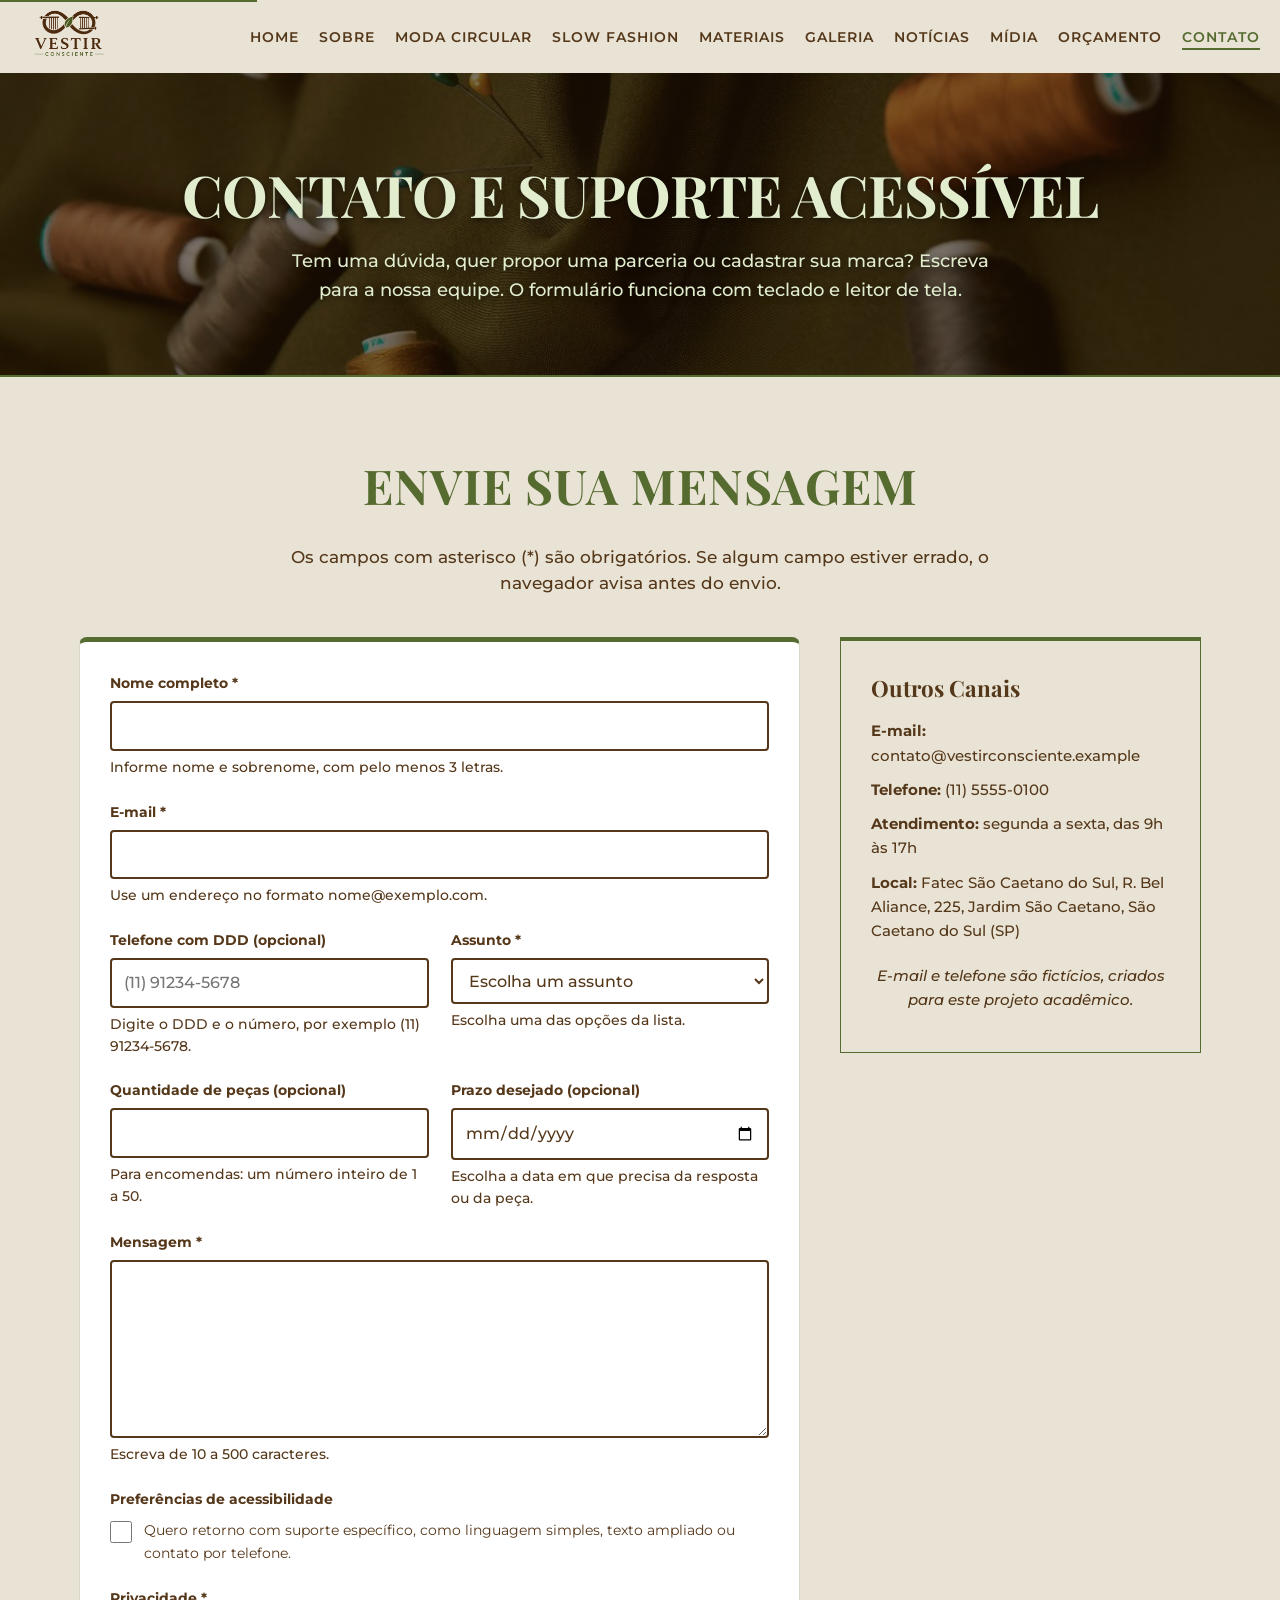
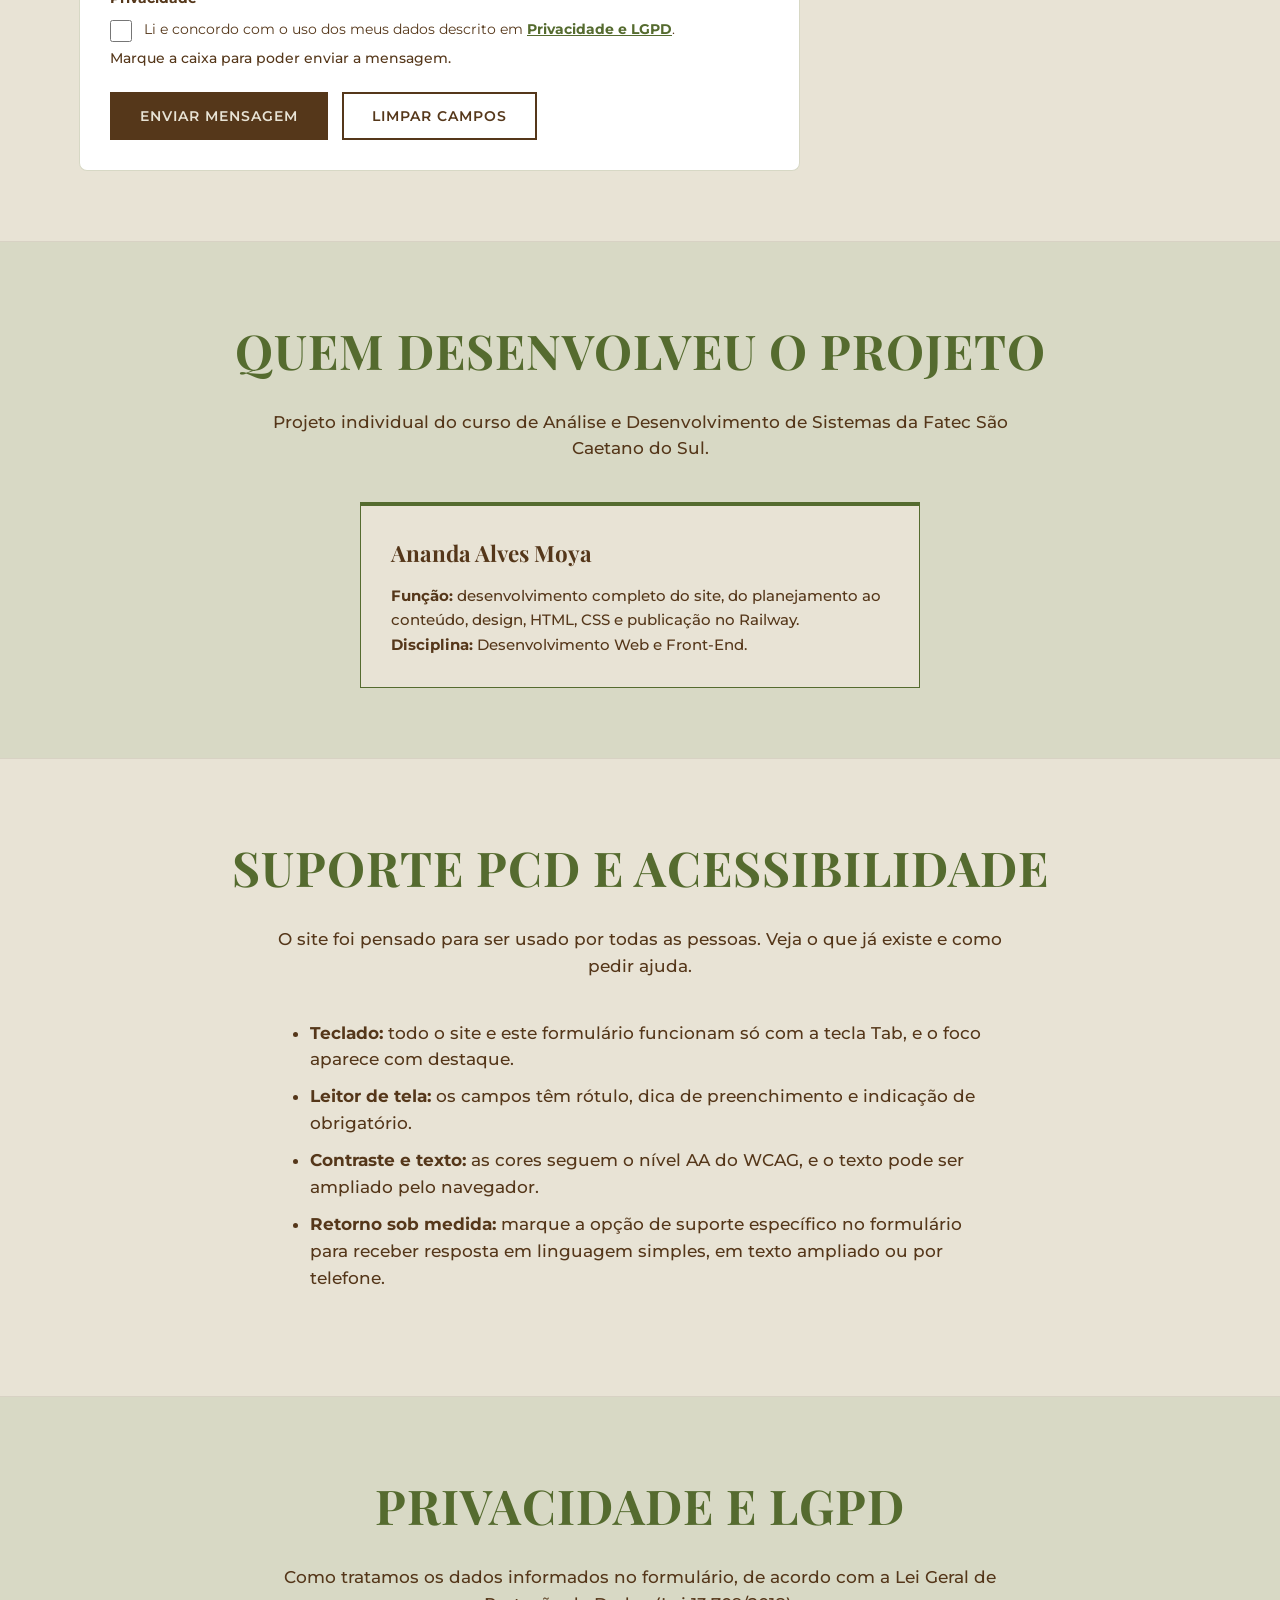
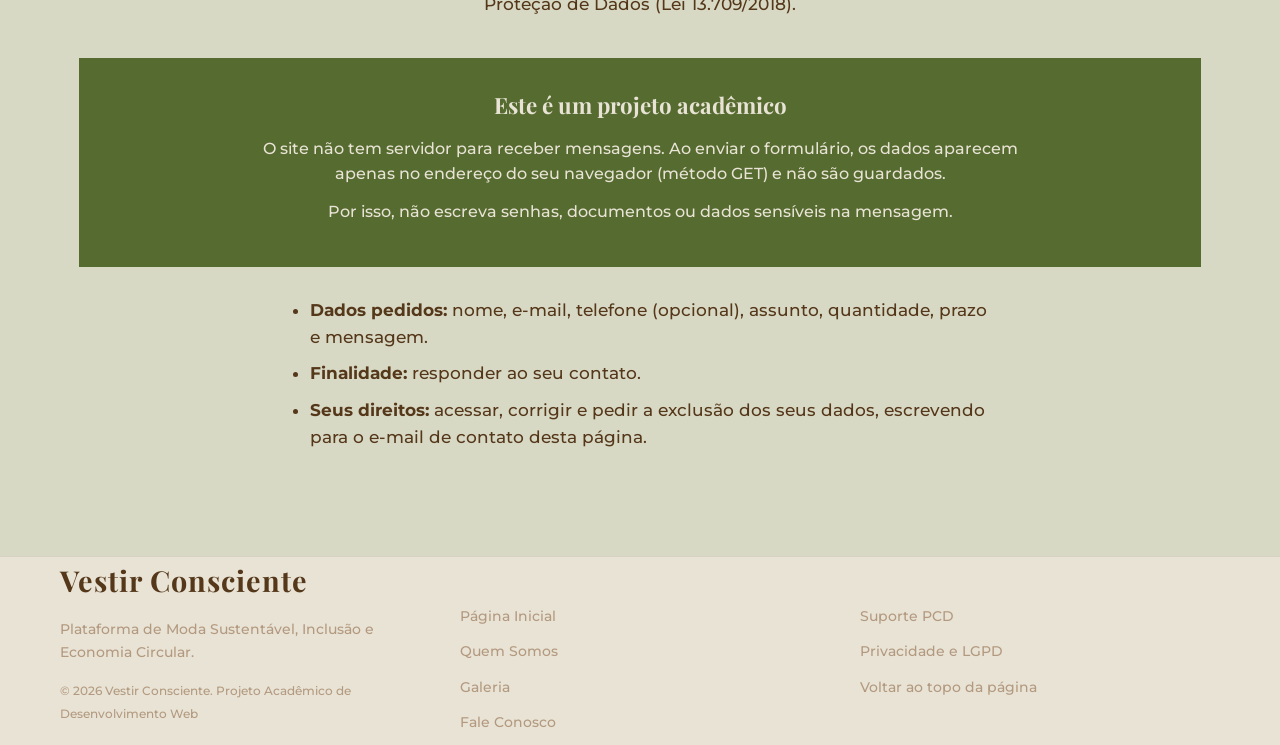
==== commit 8887cbef: "Correção dos códigos segundo apontamentos do W3C Add: Ananda Alves" ====
--- a/contato.html
+++ b/contato.html
@@ -16,7 +16,7 @@
     <!--Link de atalho para leitores de tela e navegação por teclado-->
     <a href="#main-content" class="skip-link">Ir para o conteúdo principal</a>
     <!--Cabeçalho-->
-    <header role="banner">
+    <header>
         <div class="header-container">
             <!--Logo-->
             <a href="index.html" class="logo-link" aria-label="Vestir Consciente | Página Inicial">
@@ -131,8 +131,8 @@
                     <aside class="contato-lateral" aria-labelledby="canais-title">
                         <div class="info-card">
                             <h3 id="canais-title">Outros Canais</h3>
-                            <p><strong>E-mail:</strong> contato@vestirconsciente.exemplo</p>
-                            <p><strong>Telefone:</strong> (11) 1234-5678</p>
+                            <p><strong>E-mail:</strong> contato@vestirconsciente.example</p>
+                            <p><strong>Telefone:</strong> (11) 5555-0100</p>
                             <p><strong>Atendimento:</strong> segunda a sexta, das 9h às 17h</p>
                             <p><strong>Local:</strong> Fatec São Caetano do Sul, R. Bel Aliance, 225, Jardim São Caetano, São Caetano do Sul (SP)</p>
                             <p class="midia-nota">E-mail e telefone são fictícios, criados para este projeto acadêmico.</p>
@@ -145,12 +145,12 @@
         <section id="autoria" class="content-section content-section--alt" aria-labelledby="autoria-title">
             <div class="container">
                 <h2 id="autoria-title">Quem Desenvolveu o Projeto</h2>
-                <p class="section-intro">Aluna do segundo semestre do curso de Análise e Desenvolvimento de Sistemas da Fatec São Caetano do Sul.</p>
+                <p class="section-intro">Projeto individual do curso de Análise e Desenvolvimento de Sistemas da Fatec São Caetano do Sul.</p>
                 <div class="info-grid info-grid--unico">
                     <article class="info-card">
                         <h3>Ananda Alves Moya</h3>
-                        <p><strong>Função:</strong> desenvolvimento completo do site, do planejamento ao conteúdo.</p>
-                        <p><strong>Disciplina:</strong> Desenvolvimento Web.</p>
+                        <p><strong>Função:</strong> desenvolvimento completo do site, do planejamento ao conteúdo, design, HTML, CSS e publicação no Railway.</p>
+                        <p><strong>Disciplina:</strong> Desenvolvimento Web e Front-End.</p>
                     </article>
                 </div>
             </div>
@@ -164,7 +164,7 @@
                     <li><strong>Teclado:</strong> todo o site e este formulário funcionam só com a tecla Tab, e o foco aparece com destaque.</li>
                     <li><strong>Leitor de tela:</strong> os campos têm rótulo, dica de preenchimento e indicação de obrigatório.</li>
                     <li><strong>Contraste e texto:</strong> as cores seguem o nível AA do WCAG, e o texto pode ser ampliado pelo navegador.</li>
-                    <li><strong>Retorno personalizado:</strong> marque a opção de suporte específico no formulário para receber resposta em linguagem simples, em texto ampliado ou por telefone.</li>
+                    <li><strong>Retorno sob medida:</strong> marque a opção de suporte específico no formulário para receber resposta em linguagem simples, em texto ampliado ou por telefone.</li>
                 </ul>
             </div>
         </section>
@@ -187,7 +187,7 @@
         </section>
     </main>
     <!--Rodapé-->
-    <footer role="contentinfo">
+    <footer>
         <div class="footer-container">
             <div class="footer-col">
                 <h2 class="footer-brand">Vestir Consciente</h2>
@@ -214,4 +214,4 @@
         </div>
     </footer>
 </body>
-</html>+</html>
--- a/css/style.css
+++ b/css/style.css
@@ -1721,6 +1721,32 @@
 
 /* 15) Responsividade das páginas internas (único @media de celular do arquivo) */
 @media (max-width: 768px) {
+    /* Cabeçalho compacto: no celular ele rola junto com a página e ocupa menos espaço */
+    header[role="banner"] {
+        position: static;
+        padding: 10px 0;
+    }
+
+    .header-container {
+        gap: 8px;
+        padding: 0 10px;
+    }
+
+    .logo-img {
+        height: 44px;
+    }
+
+    #main-nav .nav-list {
+        gap: 4px 14px;
+    }
+
+    #main-nav a {
+        display: inline-block;
+        font-size: 0.72rem;
+        letter-spacing: 0.5px;
+        padding: 6px 0 2px 0;
+    }
+
     .page-hero,
     .page-hero--imagem {
         padding: 40px 0 30px 0;
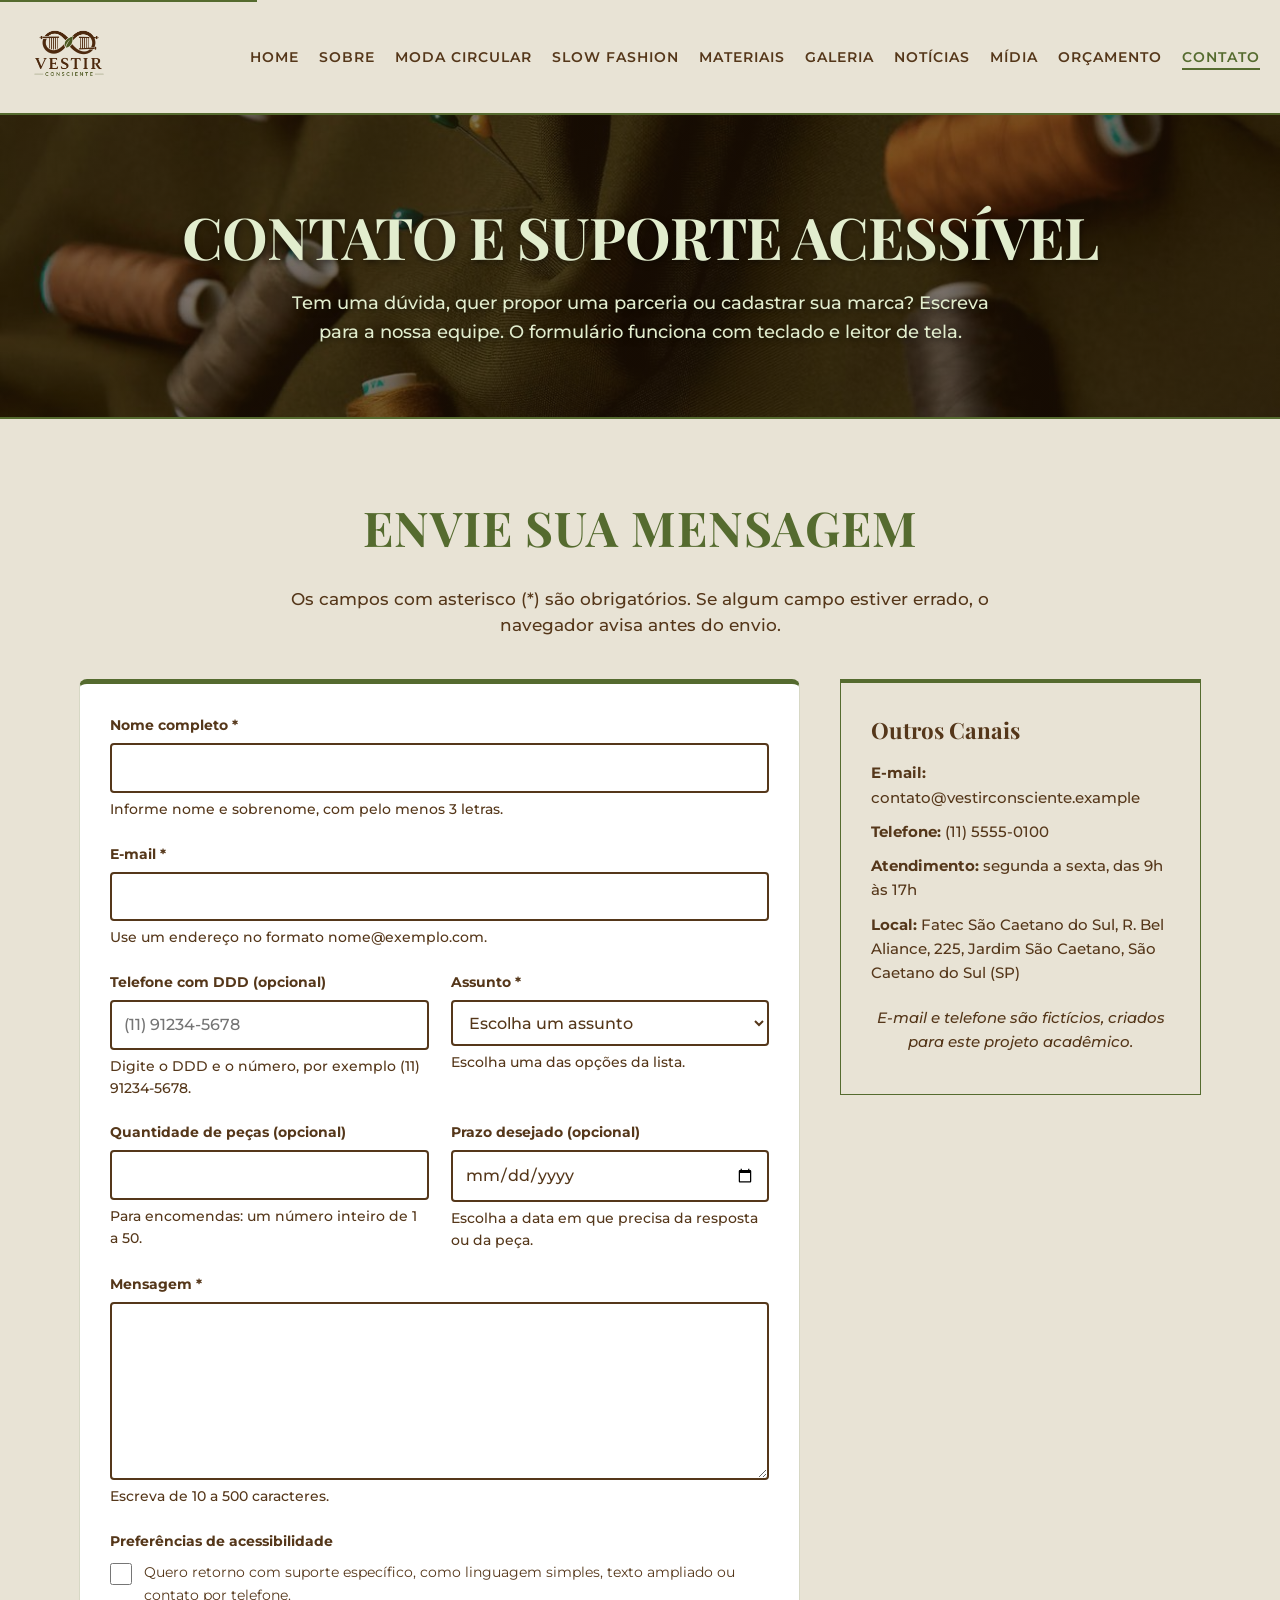
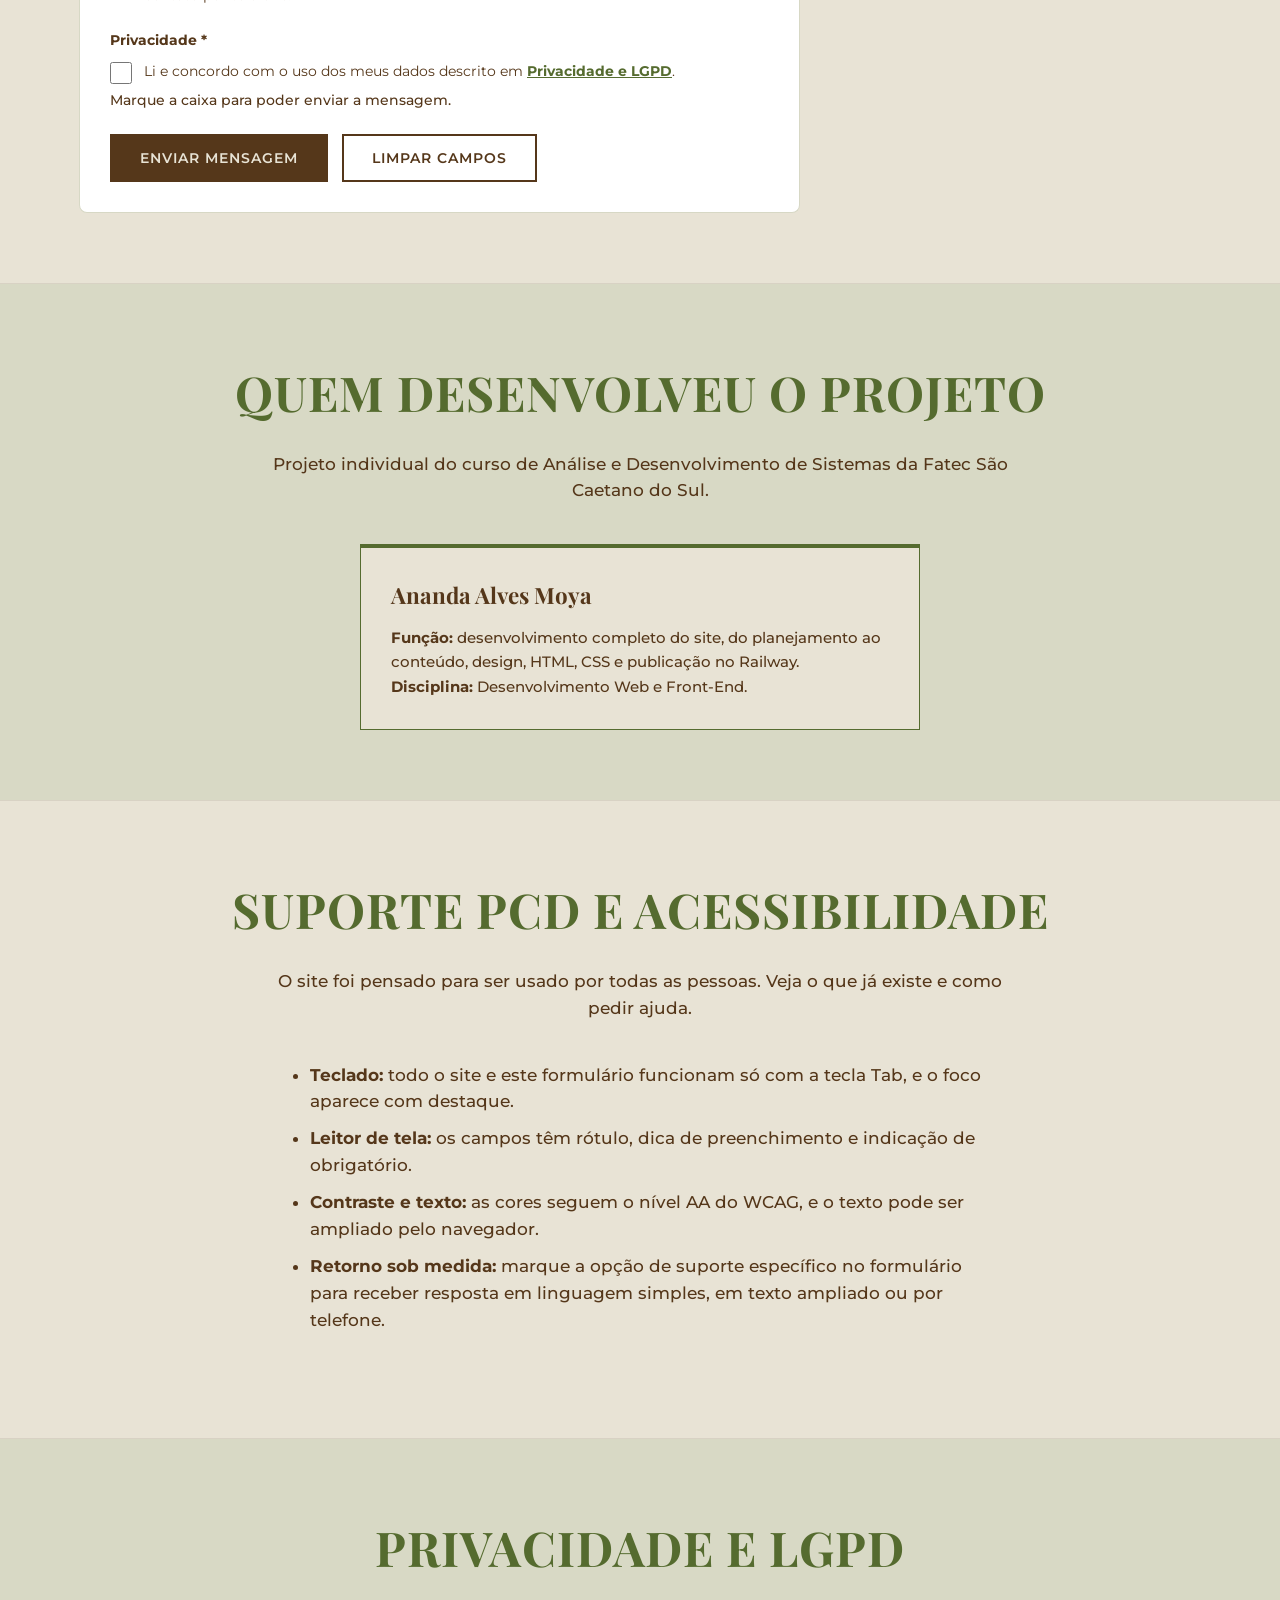
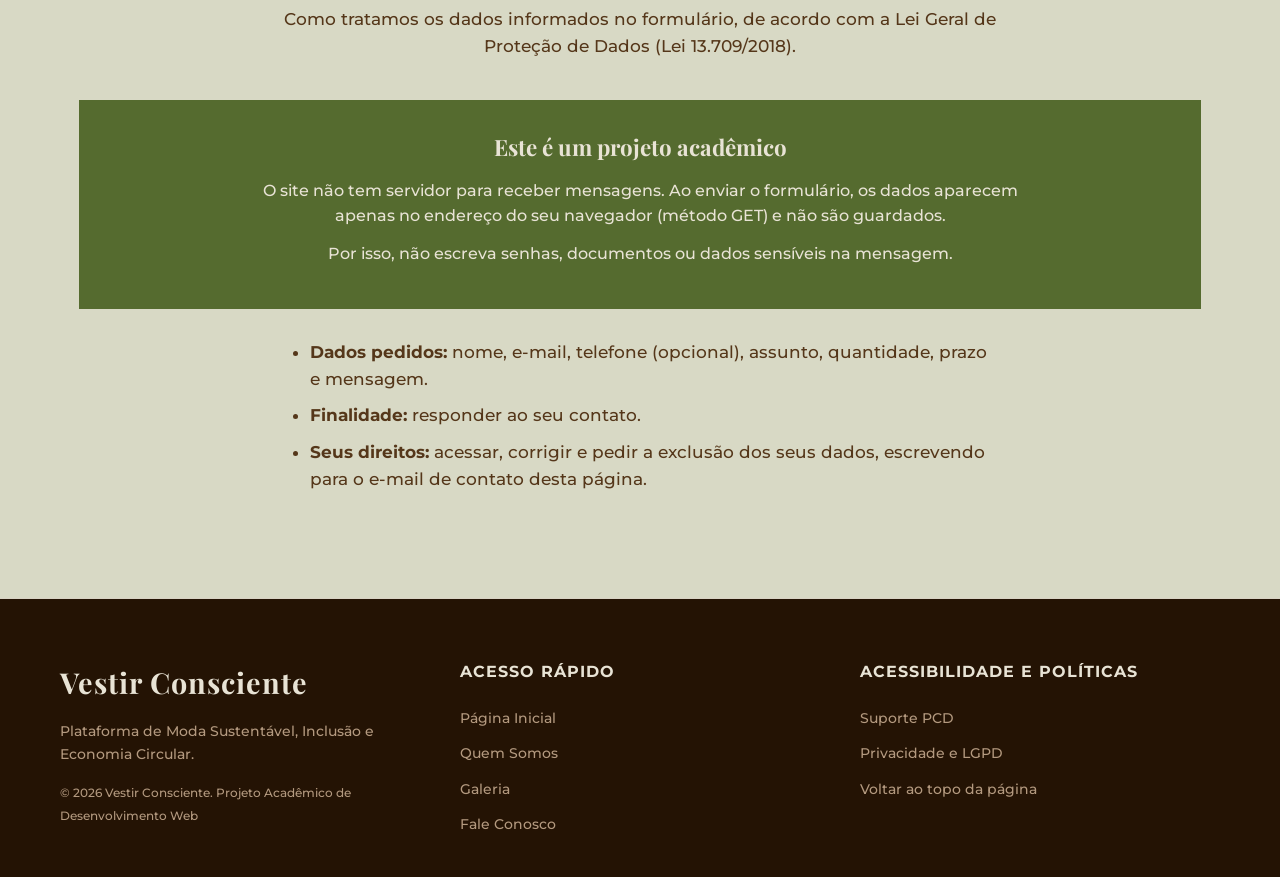
==== commit f3571f7c: "Correção de erros na interface Add: Ananda Alves" ====
--- a/css/style.css
+++ b/css/style.css
@@ -52,7 +52,7 @@
 }
 
 /* 2) Cabeçalho e Navegação Principal */
-header[role="banner"] {
+body > header {
     background-color: var(--bg-color);
     border-bottom: 2px solid var(--primary-dark);
     padding: 20px 0;
@@ -365,7 +365,7 @@
 }
 
 /* 7) Rodapé */
-footer[role="contentinfo"] {
+body > footer {
     background-color: #241304;
     color: var(--bg-color);
     padding: 60px 0 30px 0;
@@ -1722,7 +1722,7 @@
 /* 15) Responsividade das páginas internas (único @media de celular do arquivo) */
 @media (max-width: 768px) {
     /* Cabeçalho compacto: no celular ele rola junto com a página e ocupa menos espaço */
-    header[role="banner"] {
+    body > header {
         position: static;
         padding: 10px 0;
     }
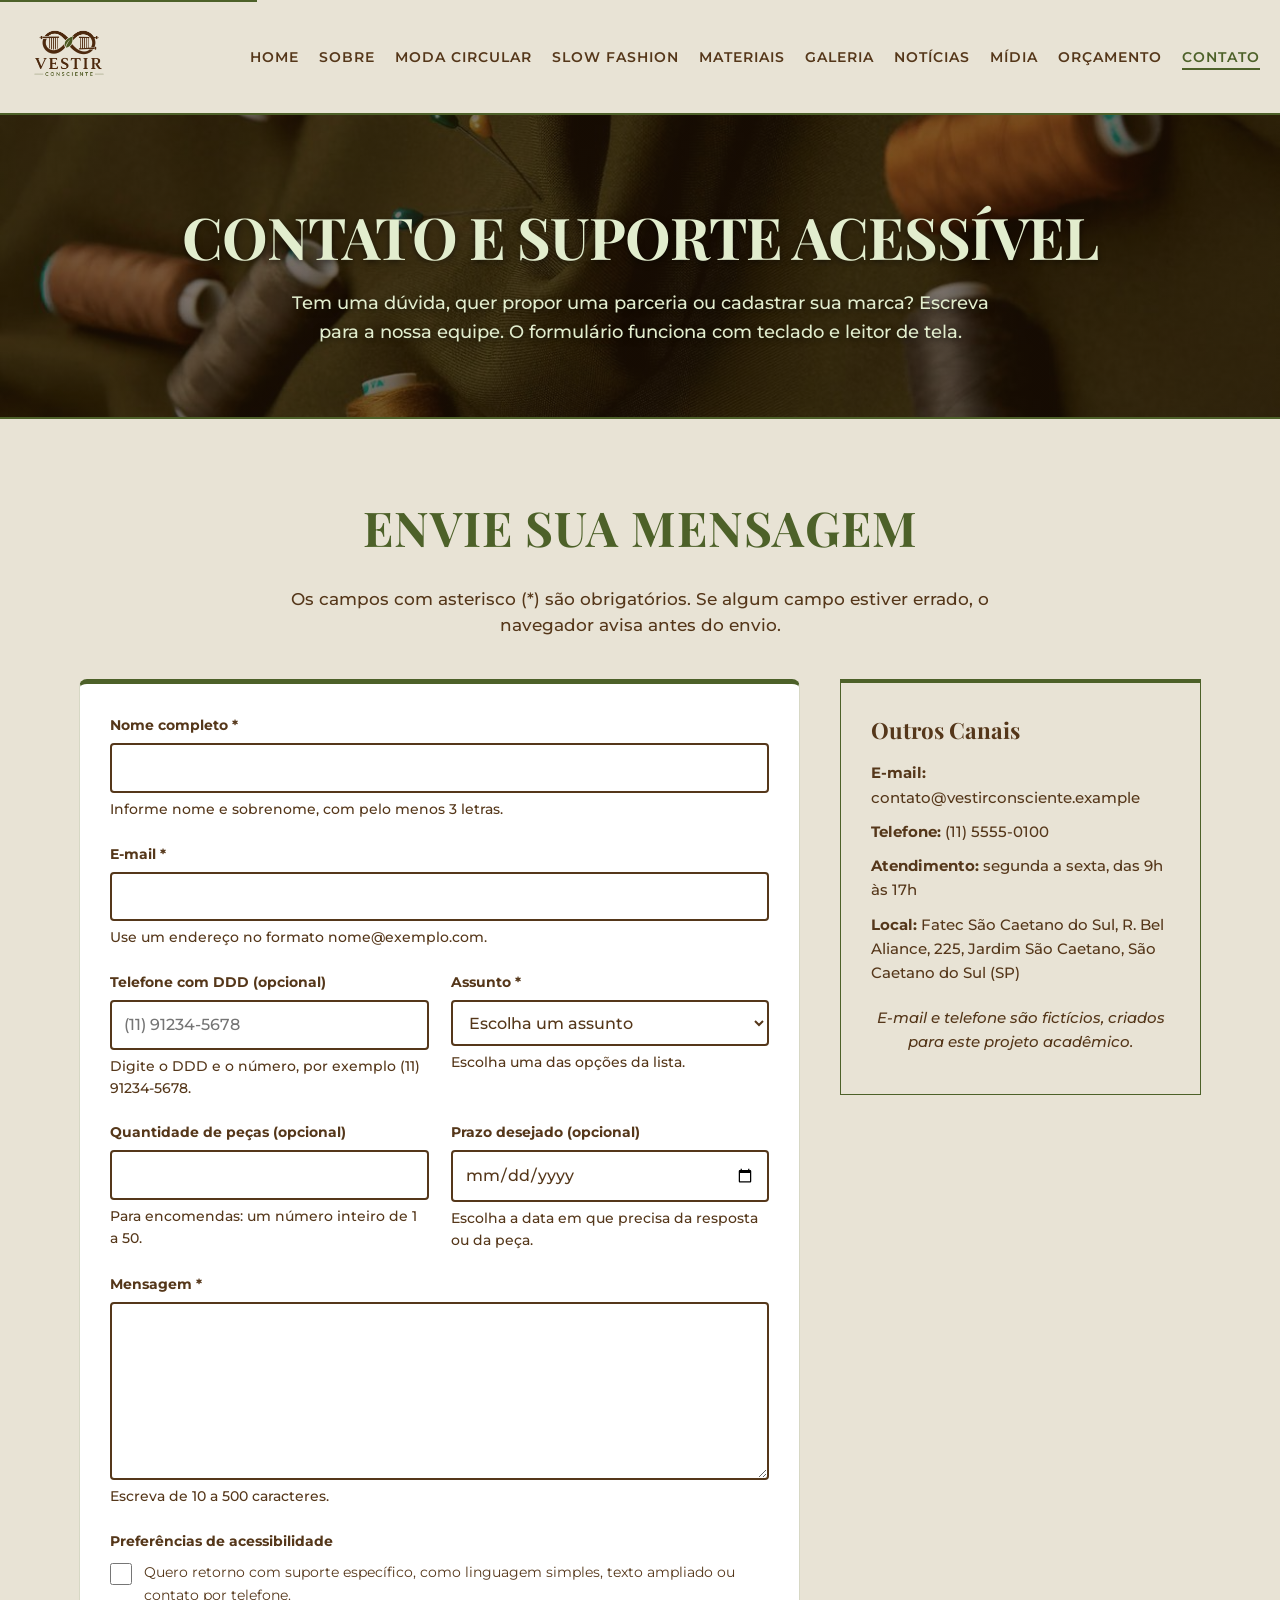
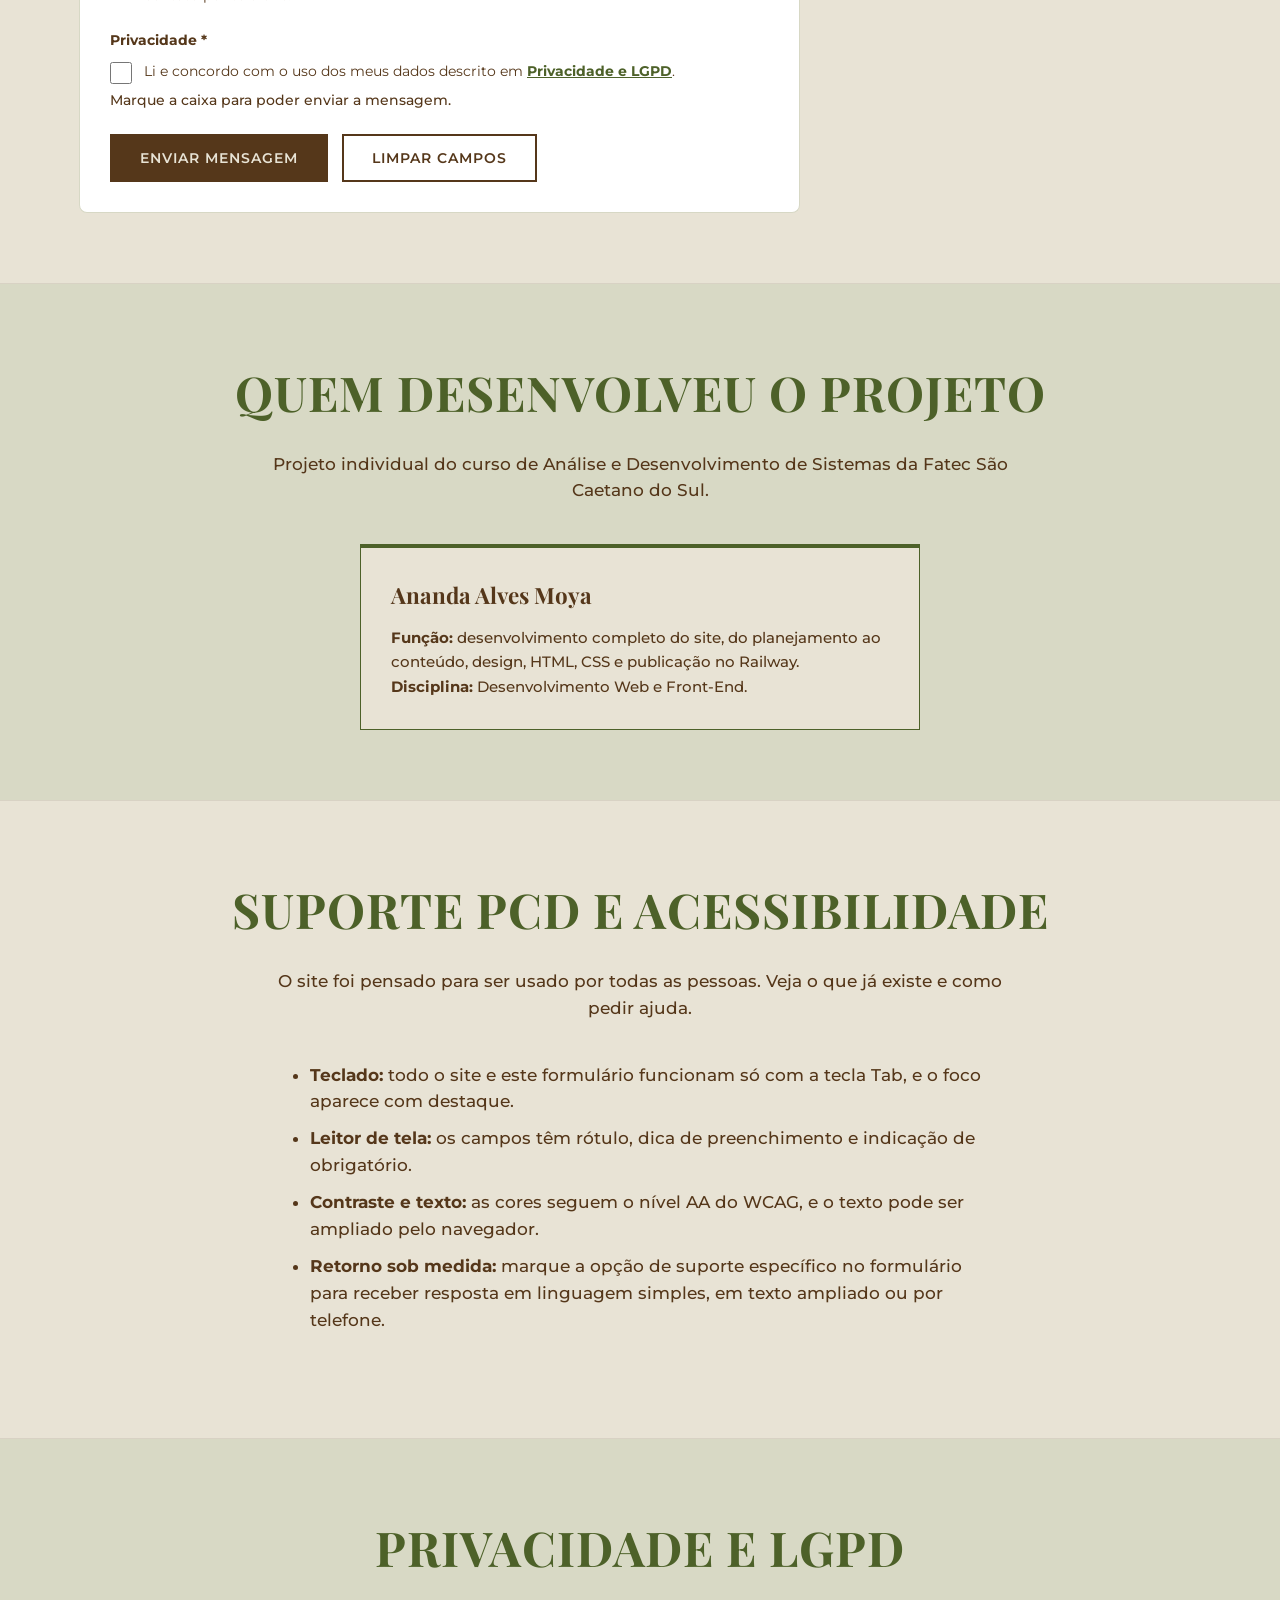
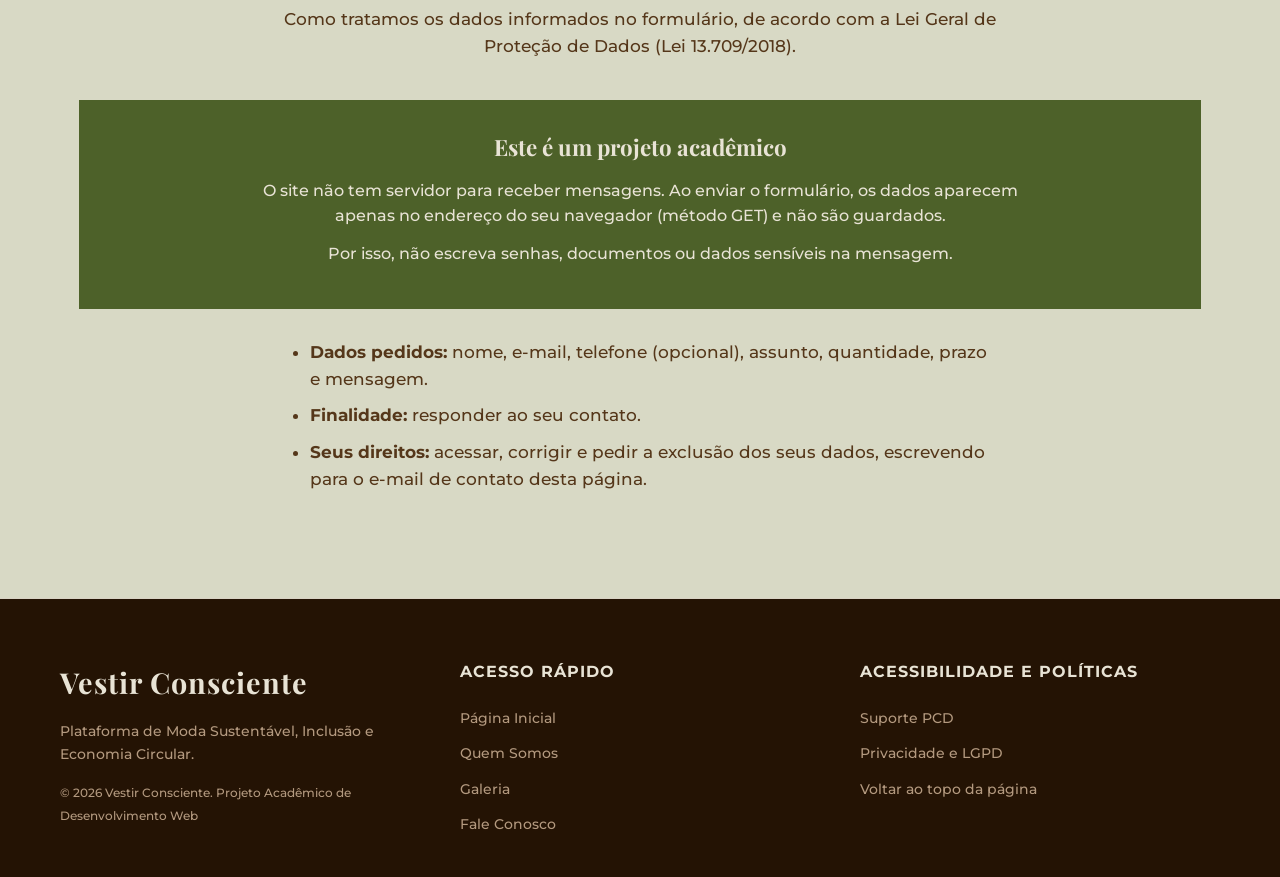
==== commit 3f99f234: "Atualização dos códigos para comportar o ícone (logo) na aba do site Add: Ananda Alves" ====
--- a/contato.html
+++ b/contato.html
@@ -3,6 +3,9 @@
 <head>
     <meta charset="UTF-8">
     <meta name="viewport" content="width=device-width, initial-scale=1.0">
+    <link rel="icon" href="favicon.ico" sizes="48x48">
+    <link rel="icon" type="image/png" sizes="32x32" href="images/favicon-32.png">
+    <link rel="apple-touch-icon" href="images/apple-touch-icon.png">
     <title>Contato e Suporte Acessível: Fale com a Equipe | Vestir Consciente</title>
     <meta name="description" content="Fale com a equipe do Vestir Consciente: envie dúvidas, proposta de parceria ou cadastro de marca por um formulário acessível, com suporte para pessoas com deficiência.">
     <!--Fontes (Google Fonts)-->
@@ -20,7 +23,7 @@
         <div class="header-container">
             <!--Logo-->
             <a href="index.html" class="logo-link" aria-label="Vestir Consciente | Página Inicial">
-                <img src="images/logo-vestirconsciente.png" alt="Logo Vestir Consciente: Tear Afegão representando a moda circular com uma folha verde no centro" class="logo-img">
+                <img width="360" height="240" src="images/logo-vestirconsciente.png" alt="Logo Vestir Consciente: Tear Afegão representando a moda circular com uma folha verde no centro" class="logo-img">
             </a>
             <!--Navegação Principal-->
             <nav aria-label="Navegação Principal" id="main-nav">
@@ -64,12 +67,12 @@
                     <form class="contato-form" action="contato.html#mensagem-enviada" method="get" aria-labelledby="formulario-title">
                         <div class="campo">
                             <label for="nome">Nome completo *</label>
-                            <input type="text" id="nome" name="nome" required aria-required="true" minlength="3" maxlength="80" autocomplete="name" aria-describedby="nome-dica">
+                            <input type="text" id="nome" name="nome" required minlength="3" maxlength="80" autocomplete="name" aria-describedby="nome-dica">
                             <small id="nome-dica" class="dica">Informe nome e sobrenome, com pelo menos 3 letras.</small>
                         </div>
                         <div class="campo">
                             <label for="email">E-mail *</label>
-                            <input type="email" id="email" name="email" required aria-required="true" maxlength="120" autocomplete="email" aria-describedby="email-dica">
+                            <input type="email" id="email" name="email" required maxlength="120" autocomplete="email" aria-describedby="email-dica">
                             <small id="email-dica" class="dica">Use um endereço no formato nome@exemplo.com.</small>
                         </div>
                         <div class="campos-duplos">
@@ -80,7 +83,7 @@
                             </div>
                             <div class="campo">
                                 <label for="assunto">Assunto *</label>
-                                <select id="assunto" name="assunto" required aria-required="true" aria-describedby="assunto-dica">
+                                <select id="assunto" name="assunto" required aria-describedby="assunto-dica">
                                     <option value="">Escolha um assunto</option>
                                     <option value="parcerias">Parcerias</option>
                                     <option value="duvidas">Dúvidas</option>
@@ -105,7 +108,7 @@
                         </div>
                         <div class="campo">
                             <label for="mensagem">Mensagem *</label>
-                            <textarea id="mensagem" name="mensagem" rows="6" required aria-required="true" minlength="10" maxlength="500" aria-describedby="mensagem-dica"></textarea>
+                            <textarea id="mensagem" name="mensagem" rows="6" required minlength="10" maxlength="500" aria-describedby="mensagem-dica"></textarea>
                             <small id="mensagem-dica" class="dica">Escreva de 10 a 500 caracteres.</small>
                         </div>
                         <fieldset class="campo-opcoes">
@@ -118,7 +121,7 @@
                         <fieldset class="campo-opcoes">
                             <legend>Privacidade *</legend>
                             <label class="opcao" for="lgpd">
-                                <input type="checkbox" id="lgpd" name="lgpd" value="aceito" required aria-required="true" aria-describedby="lgpd-dica">
+                                <input type="checkbox" id="lgpd" name="lgpd" value="aceito" required aria-describedby="lgpd-dica">
                                 <span>Li e concordo com o uso dos meus dados descrito em <a href="#privacidade">Privacidade e LGPD</a>.</span>
                             </label>
                             <small id="lgpd-dica" class="dica">Marque a caixa para poder enviar a mensagem.</small>
--- a/css/style.css
+++ b/css/style.css
@@ -2,7 +2,7 @@
 :root {
     --bg-color: #e8e3d5; /*Bege Claro*/
     --text-color: #55371a; /*Marrom Escuro (textos e bordas)*/
-    --primary-dark: #556b2f; /*Verde Oliva Escuro*/
+    --primary-dark: #4d6129; /*Verde Oliva Escuro*/
     --card-bg: #e8e3d5;
     --accent-color: #BFC9AD;
     --accent-color2: #e2edce;
@@ -33,7 +33,7 @@
     top: -40px;
     left: 0;
     background: var(--primary-dark);
-    color: var(--accent-color);
+    color: #ffffff;
     padding: 8px 16px;
     z-index: 100;
     transition: top 0.3s;
@@ -240,7 +240,7 @@
 
 .card {
     background-color: var(--bg-color);
-    border: 1px solid #556b2f;
+    border: 1px solid var(--primary-dark);
     padding: 20px;
     display: flex;
     flex-direction: column;
@@ -433,6 +433,19 @@
 /* 8.1) Foco visível ajustado para acessibilidade (Navegação por Teclado) */
 a:focus, button:focus {
     outline: 3px solid var(--primary-dark);
+    outline-offset: 3px;
+}
+
+/* Foco do menu: contorno próprio, diferente do estado ativo e do hover */
+#main-nav a:focus-visible {
+    outline: 3px solid var(--text-color);
+    outline-offset: 4px;
+}
+
+/* Foco no rodapé escuro: contorno claro para manter contraste mínimo de 3:1 */
+body > footer a:focus,
+body > footer a:focus-visible {
+    outline: 3px solid var(--accent-color2);
     outline-offset: 3px;
 }
 
@@ -481,7 +494,7 @@
 
 /* Fundo específico de cada página (o caminho é relativo a este arquivo CSS) */
 .page-hero--sobre {
-    background-image: linear-gradient(rgba(42, 41, 41, 0.4), rgba(42, 41, 41, 0.4)), url("../images/hero-sobre.jpg");
+    background-image: linear-gradient(rgba(42, 41, 41, 0.62), rgba(42, 41, 41, 0.62)), url("../images/hero-sobre.jpg");
 }
 
 /* 9.2) Seções de conteúdo */
@@ -717,7 +730,7 @@
 /* 11.1) Fundo da abertura: coloque a foto em images/hero-modacircular.jpg
    (enquanto o arquivo não existir, a abertura aparece em marrom escuro) */
 .page-hero--modacircular {
-    background-image: linear-gradient(rgba(42, 41, 41, 0.4), rgba(42, 41, 41, 0.4)), url("../images/hero-modacircular.jpg");
+    background-image: linear-gradient(rgba(42, 41, 41, 0.7), rgba(42, 41, 41, 0.7)), url("../images/hero-modacircular.jpg");
 }
 
 /* 11.2) Foto ao lado do texto */
@@ -927,7 +940,7 @@
 /* 12.1) Fundo da abertura: coloque a foto em images/hero-slowfashion.jpg
    (enquanto o arquivo não existir, a abertura aparece em marrom escuro) */
 .page-hero--slowfashion {
-    background-image: linear-gradient(rgba(42, 41, 41, 0.6), rgba(42, 41, 41, 0.6)), url("../images/hero-slowfashion.jpg");
+    background-image: linear-gradient(rgba(42, 41, 41, 0.65), rgba(42, 41, 41, 0.65)), url("../images/hero-slowfashion.jpg");
 }
 
 /* 12.2) Âncoras: compensam o cabeçalho fixo ao navegar pelos links #criadores e #produtos */
@@ -996,7 +1009,7 @@
 /* 13.1) Fundo da abertura: coloque a foto em images/hero-materiais.jpg
    Enquanto a foto não existir, a abertura aparece em marrom escuro, com o texto claro. */
 .page-hero--materiais {
-    background-image: linear-gradient(rgba(42, 41, 41, 0.5), rgba(42, 41, 41, 0.5)), url("../images/hero-materiais.jpg");
+    background-image: linear-gradient(rgba(42, 41, 41, 0.72), rgba(42, 41, 41, 0.72)), url("../images/hero-materiais.jpg");
 }
 
 /* 13.2) Âncoras: compensam o cabeçalho fixo ao navegar pelos links internos */
@@ -1174,7 +1187,7 @@
 /* 14.1) Fundo da abertura: coloque a foto em images/hero-galeria.jpg
    (enquanto o arquivo não existir, a abertura aparece em marrom escuro) */
 .page-hero--galeria {
-    background-image: linear-gradient(rgba(42, 41, 41, 0.5), rgba(42, 41, 41, 0.5)), url("../images/hero-galeria.jpg");
+    background-image: linear-gradient(rgba(42, 41, 41, 0.72), rgba(42, 41, 41, 0.72)), url("../images/hero-galeria.jpg");
 }
 
 /* 14.2) Âncoras: compensam o cabeçalho fixo ao navegar pelos links internos */
@@ -1297,7 +1310,7 @@
 /* Fundo da abertura: coloque a foto em images/hero-noticias.jpg
    (enquanto o arquivo não existir, a abertura aparece em marrom escuro) */
 .page-hero--noticias {
-    background-image: linear-gradient(rgba(36, 19, 4, 0.55), rgba(36, 19, 4, 0.55)), url("../images/hero-noticias.jpg");
+    background-image: linear-gradient(rgba(36, 19, 4, 0.65), rgba(36, 19, 4, 0.65)), url("../images/hero-noticias.jpg");
     background-position: center 40%;
 }
 
@@ -1839,4 +1852,4 @@
     .split-layout {
         grid-template-columns: 1.5fr 1fr;
     }
-}+}
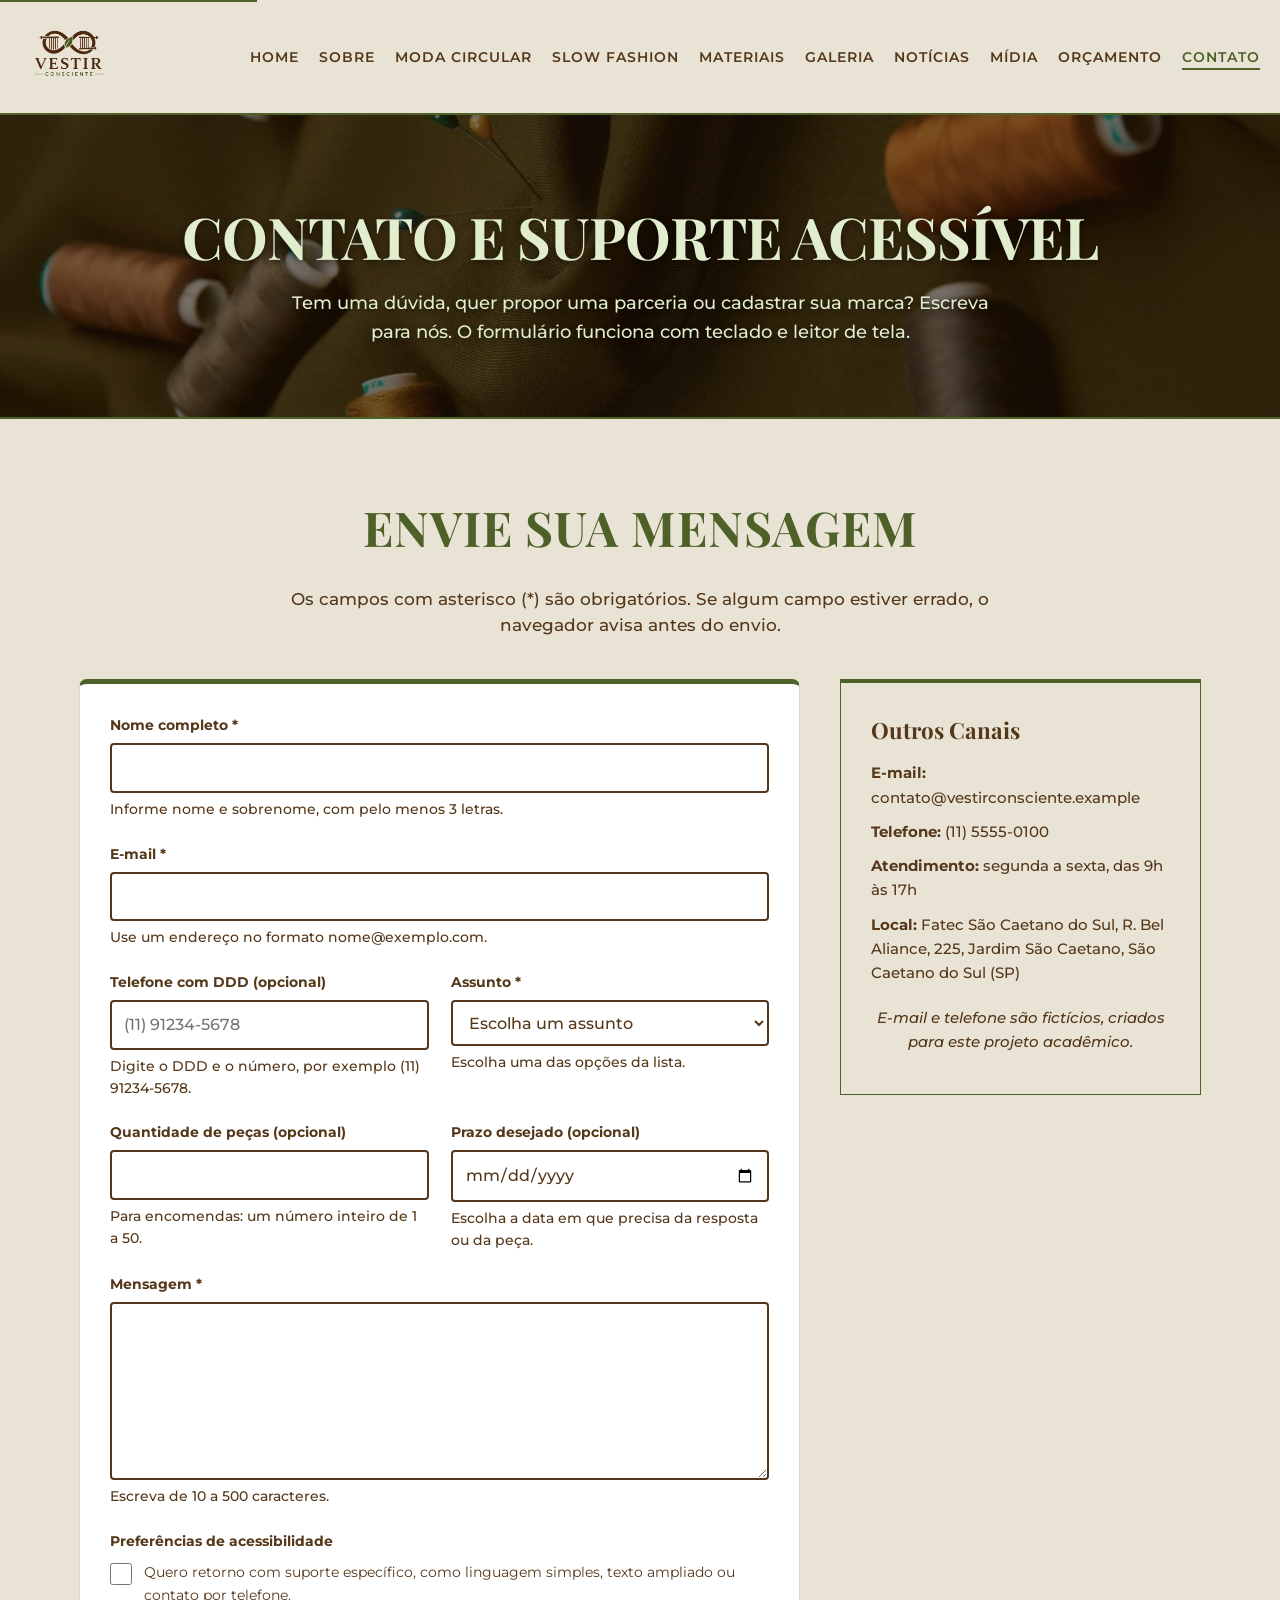
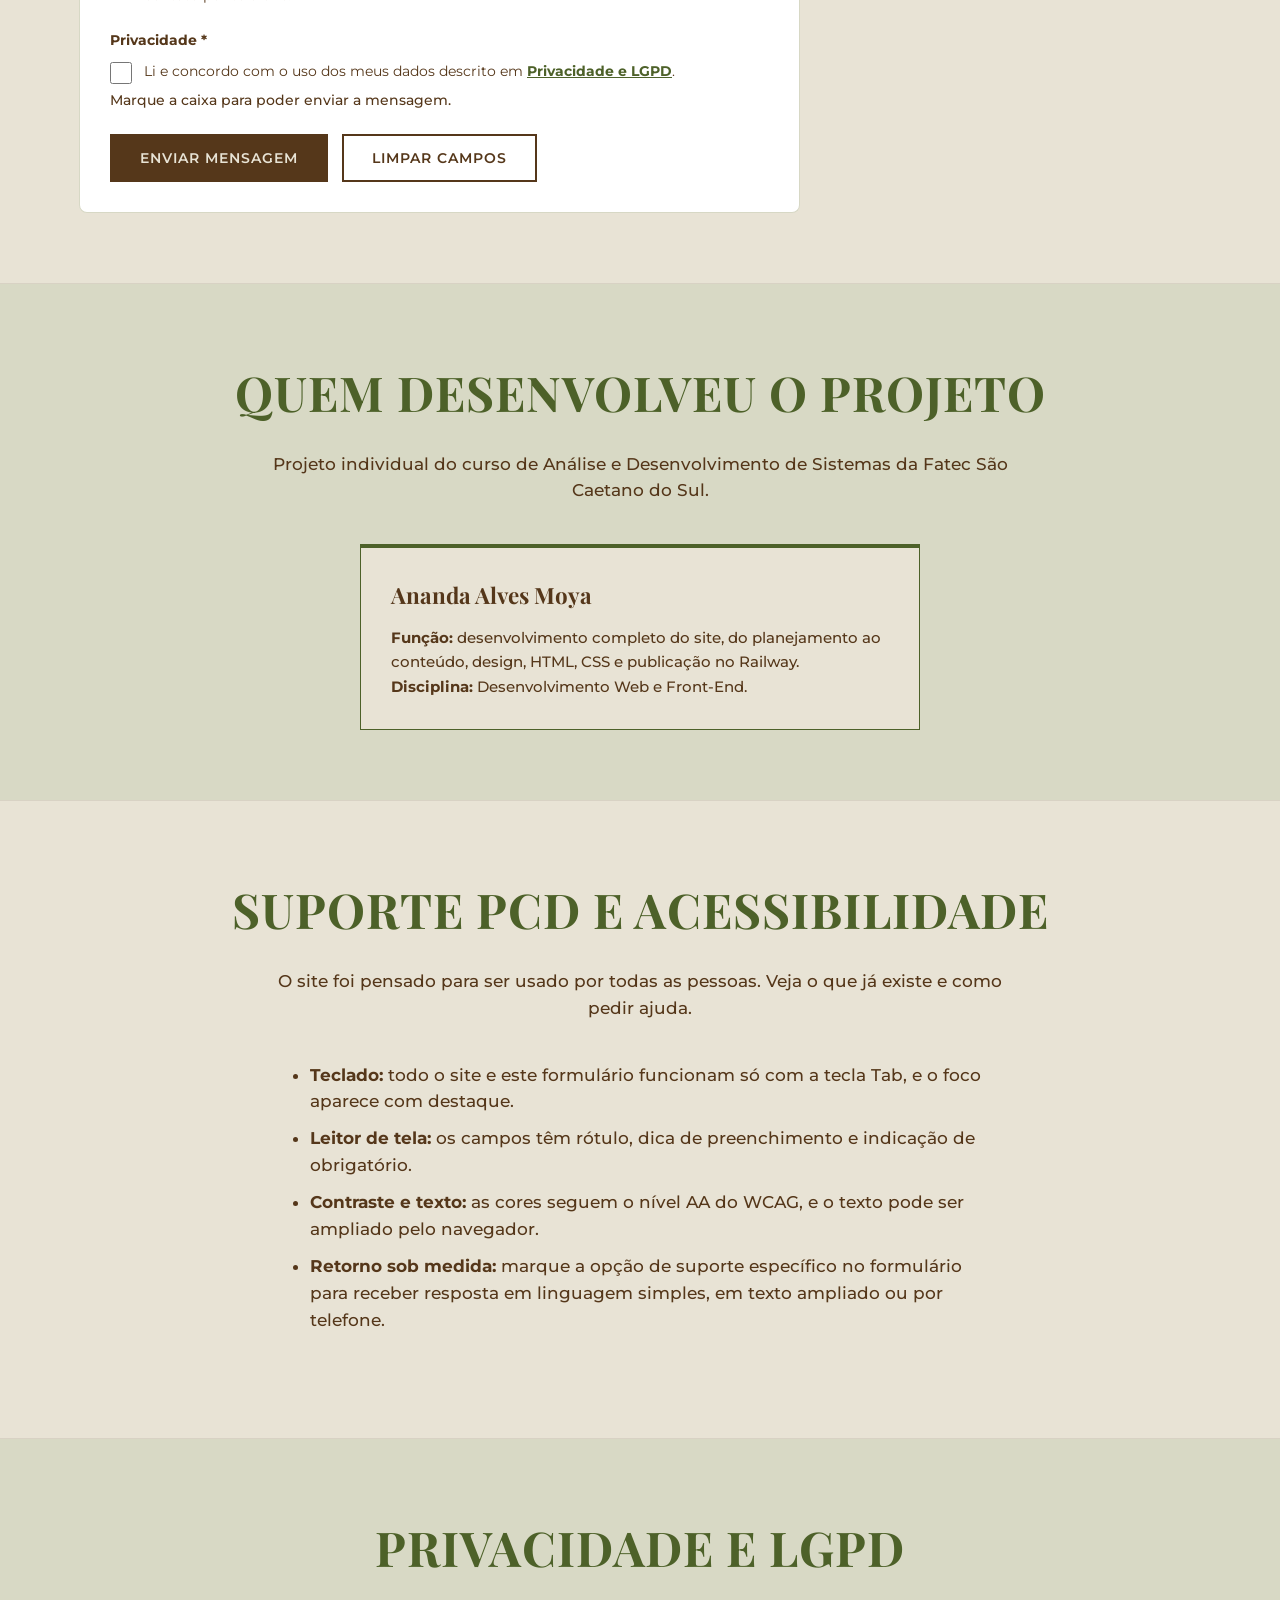
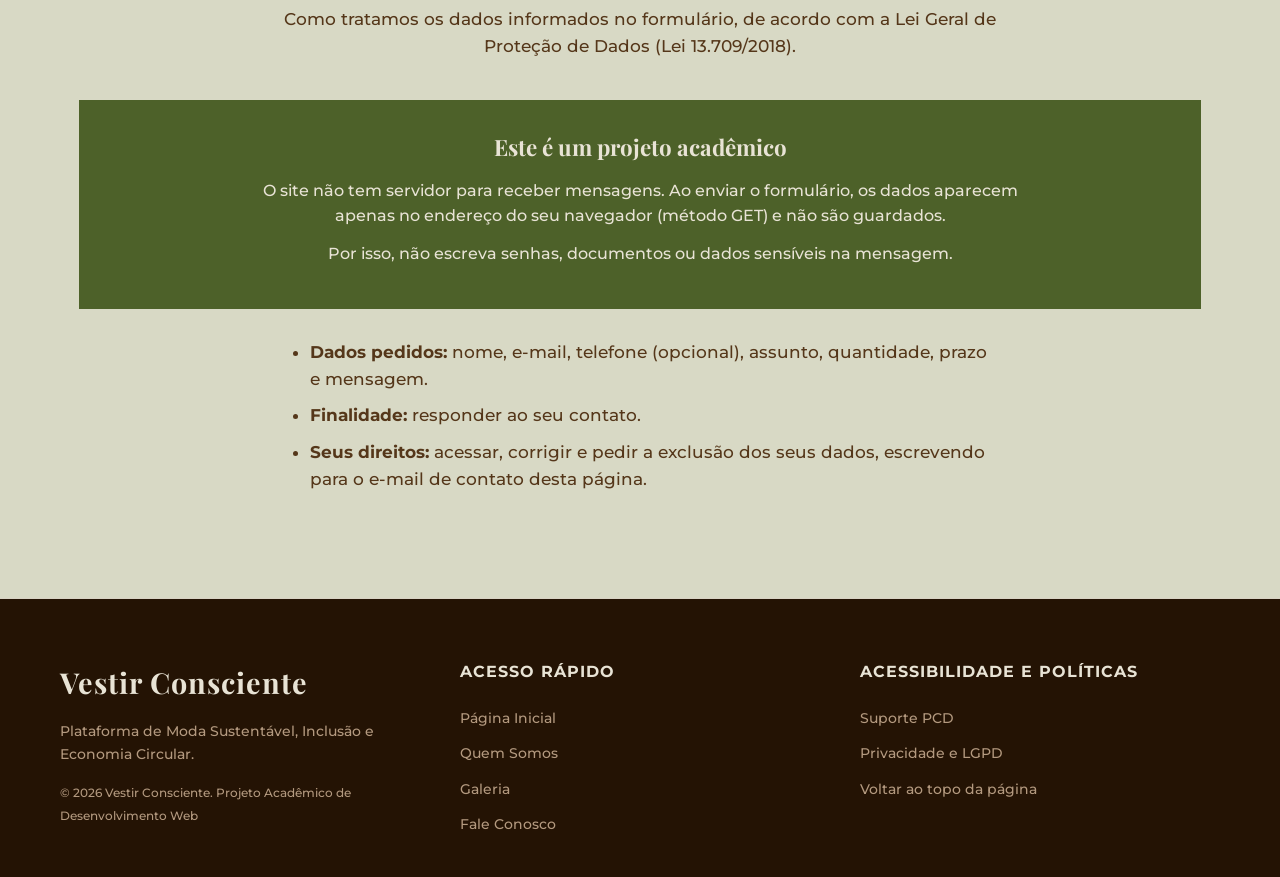
==== commit 6d56de8d: "Melhorias nos códigos Add: Ananda Alves" ====
--- a/contato.html
+++ b/contato.html
@@ -6,8 +6,8 @@
     <link rel="icon" href="favicon.ico" sizes="48x48">
     <link rel="icon" type="image/png" sizes="32x32" href="images/favicon-32.png">
     <link rel="apple-touch-icon" href="images/apple-touch-icon.png">
-    <title>Contato e Suporte Acessível: Fale com a Equipe | Vestir Consciente</title>
-    <meta name="description" content="Fale com a equipe do Vestir Consciente: envie dúvidas, proposta de parceria ou cadastro de marca por um formulário acessível, com suporte para pessoas com deficiência.">
+    <title>Contato e Suporte Acessível: Fale Conosco | Vestir Consciente</title>
+    <meta name="description" content="Fale com o Vestir Consciente: envie dúvidas, proposta de parceria ou cadastro de marca por um formulário acessível, com suporte para pessoas com deficiência.">
     <!--Fontes (Google Fonts)-->
     <link rel="preconnect" href="https://fonts.googleapis.com">
     <link rel="preconnect" href="https://fonts.gstatic.com" crossorigin>
@@ -49,7 +49,7 @@
             <div class="container">
                 <h1 id="page-title">Contato e Suporte Acessível</h1>
                 <p class="hero-text">
-                    Tem uma dúvida, quer propor uma parceria ou cadastrar sua marca? Escreva para a nossa equipe. O formulário funciona com teclado e leitor de tela.
+                    Tem uma dúvida, quer propor uma parceria ou cadastrar sua marca? Escreva para nós. O formulário funciona com teclado e leitor de tela.
                 </p>
             </div>
         </section>
--- a/css/style.css
+++ b/css/style.css
@@ -3,13 +3,13 @@
     --bg-color: #e8e3d5; /*Bege Claro*/
     --text-color: #55371a; /*Marrom Escuro (textos e bordas)*/
     --primary-dark: #4d6129; /*Verde Oliva Escuro*/
-    --card-bg: #e8e3d5;
-    --accent-color: #BFC9AD;
-    --accent-color2: #e2edce;
-    --accent-color3: #d7d8c5;
-
-    --font-serif: 'Playfair Display', Georgia, serif; /* Estilo editorial */
-    --font-sans: 'Montserrat', Arial, sans-serif; /* Alta legibilidade */
+    --card-bg: #e8e3d5; /*Bege Claro*/
+    --accent-color: #BFC9AD; /*Verde Claro Apagado*/
+    --accent-color2: #e2edce; /*Verde Claro Saturado*/
+    --accent-color3: #d7d8c5; /*Verde Claro Menos Saturado*/
+
+    --font-serif: 'Playfair Display', Georgia, serif; 
+    --font-sans: 'Montserrat', Arial, sans-serif; 
 }
 
 /* 1.1) Reset Básico */
@@ -23,7 +23,7 @@
     background-color: var(--bg-color);
     color: var(--text-color);
     font-family: var(--font-sans);
-    font-weight: 500; /* Montserrat 500: traço mais firme que o 400, melhora a legibilidade */
+    font-weight: 500; /* Traço mais firme, melhora a legibilidade */
     line-height: 1.6;
 }
 
@@ -104,7 +104,7 @@
     border-bottom: 2px solid var(--primary-dark);
     outline: none;
 }
-/* 3) Campo Hero (estilo editorial/capa) */
+/* 3) Campo Hero */
 .hero-section {
     padding: 80px 0 50px 0;
     text-align: center;
@@ -136,7 +136,7 @@
     flex-wrap: wrap;
 }
 
-/* 3.1) Botões Estilizados */
+/* 3.1) Botões */
 .btn {
     display: inline-block;
     padding: 14px 28px;
@@ -171,10 +171,8 @@
     color: var(--bg-color);
 }
 
-/* 3.2) Banner da Home com imagem de fundo
-   A foto fica em images/hero-home.jpg. Uma camada marrom escura (mesma cor do rodapé)
-   por cima da foto deixa o texto claro legível. Para a foto aparecer mais, diminua o 0.62;
-   para o texto ficar mais legível, aumente. */
+/* 3.2) Banner da Home
+   Foto: images/hero-home.jpg. */
 .hero-section--imagem {
     background-color: #241304;
     background-image: linear-gradient(rgba(36, 19, 4, 0.62), rgba(36, 19, 4, 0.62)), url("../images/hero-home.jpg");
@@ -190,7 +188,7 @@
     text-shadow: 0 2px 6px rgba(0, 0, 0, 0.5);
 }
 
-/* Botões com cores claras sobre a foto escura */
+/* Botões que ficam sobre fotos (contraste) */
 .hero-section--imagem .btn-primary {
     background-color: var(--accent-color2);
     border-color: var(--accent-color2);
@@ -218,7 +216,7 @@
     outline-color: var(--accent-color2);
 }
 
-/* 4) Campo dos Três Pilares */
+/* 4) Seção Três Pilares */
 .pilares-section {
     padding: 80px 0;
 }
@@ -234,7 +232,7 @@
 
 .cards-grid {
     display: grid;
-    grid-template-columns: repeat(auto-fit, minmax(300px, 1fr));
+    grid-template-columns: repeat(auto-fit, minmax(min(300px, 100%), 1fr));
     gap: 30px;
 }
 
@@ -290,7 +288,7 @@
     border-bottom-color: var(--primary-dark);
 }
 
-/* 5) Destaques e Comunidade */
+/* 5) Destaques */
 .highlights-section {
     background-color: var(--card-bg);
     padding: 70px 0;
@@ -308,7 +306,7 @@
 
 .highlights-grid {
     display: grid;
-    grid-template-columns: repeat(auto-fit, minmax(280px, 1fr));
+    grid-template-columns: repeat(auto-fit, minmax(min(280px, 100%), 1fr));
     gap: 30px;
 }
 
@@ -373,7 +371,7 @@
 
 .footer-container {
     display: grid;
-    grid-template-columns: repeat(auto-fit, minmax(220px, 1fr));
+    grid-template-columns: repeat(auto-fit, minmax(min(220px, 100%), 1fr));
     gap: 40px;
     max-width: 1200px;
     margin: 0 auto;
@@ -430,7 +428,7 @@
     }
 }
 
-/* 8.1) Foco visível ajustado para acessibilidade (Navegação por Teclado) */
+/* 8.1) Foco visível (Navegação por Teclado) */
 a:focus, button:focus {
     outline: 3px solid var(--primary-dark);
     outline-offset: 3px;
@@ -442,14 +440,14 @@
     outline-offset: 4px;
 }
 
-/* Foco no rodapé escuro: contorno claro para manter contraste mínimo de 3:1 */
+/* Foco no rodapé escuro (Contorno Claro) */
 body > footer a:focus,
 body > footer a:focus-visible {
     outline: 3px solid var(--accent-color2);
     outline-offset: 3px;
 }
 
-/* 9) Páginas Internas: componentes compartilhados */
+/* 9) Componentes compartilhados */
 /* 9.1) Abertura da página (equivalente ao hero, em tamanho menor) */
 .page-hero {
     padding: 60px 0 40px 0;
@@ -468,11 +466,7 @@
     color: var(--primary-dark);
 }
 
-/* 9.1.1) Abertura com imagem de fundo
-   A imagem fica no CSS (é decorativa, não precisa de alt).
-   Uma camada marrom escura (mesma cor do rodapé) a 60% por cima da foto deixa o
-   texto bege legível. Para a foto aparecer mais, diminua o 0.6; para o texto
-   ficar mais legível, aumente. */
+/* 9.1.1) Abertura com imagem de fundo */
 .page-hero--imagem {
     background-color: #241304;
     background-size: cover;
@@ -492,7 +486,7 @@
     margin-bottom: 0;
 }
 
-/* Fundo específico de cada página (o caminho é relativo a este arquivo CSS) */
+/* Fundo específico de cada página */
 .page-hero--sobre {
     background-image: linear-gradient(rgba(42, 41, 41, 0.62), rgba(42, 41, 41, 0.62)), url("../images/hero-sobre.jpg");
 }
@@ -539,7 +533,7 @@
 /* 9.3) Cartões de informação */
 .info-grid {
     display: grid;
-    grid-template-columns: repeat(auto-fit, minmax(280px, 1fr));
+    grid-template-columns: repeat(auto-fit, minmax(min(280px, 100%), 1fr));
     gap: 30px;
 }
 
@@ -560,7 +554,7 @@
     font-size: 0.95rem;
 }
 
-/* 9.4) Chamada para ação no fim das páginas */
+/* 9.4) Botões para ação no fim das páginas */
 .cta-section {
     padding: 70px 0;
     text-align: center;
@@ -577,7 +571,7 @@
 .about-story,
 .split-layout {
     display: grid;
-    grid-template-columns: 1fr;
+    grid-template-columns: minmax(0, 1fr);
     gap: 40px;
     align-items: center;
 }
@@ -630,7 +624,7 @@
 .values-list {
     list-style: none;
     display: grid;
-    grid-template-columns: repeat(auto-fit, minmax(220px, 1fr));
+    grid-template-columns: repeat(auto-fit, minmax(min(220px, 100%), 1fr));
     gap: 20px;
 }
 
@@ -727,8 +721,7 @@
 }
 
 /* 11) Página Moda Circular */
-/* 11.1) Fundo da abertura: coloque a foto em images/hero-modacircular.jpg
-   (enquanto o arquivo não existir, a abertura aparece em marrom escuro) */
+/* 11.1) Fundo da abertura */
 .page-hero--modacircular {
     background-image: linear-gradient(rgba(42, 41, 41, 0.7), rgba(42, 41, 41, 0.7)), url("../images/hero-modacircular.jpg");
 }
@@ -743,9 +736,9 @@
 .photo-figure img {
     display: block;
     width: 100%;
-    height: 340px;           /* ajuste este número até casar com a altura do texto */
-    object-fit: cover;       /* corta as bordas, sem deformar a foto */
-    object-position: center 65%; /* parte da foto que fica visível (veja abaixo) */
+    height: 340px;         
+    object-fit: cover; /* corta as bordas sem deformar a foto */
+    object-position: center 65%; /* parte da foto que fica visível */
 }
 
 .photo-figure figcaption {
@@ -765,7 +758,7 @@
     background-image: linear-gradient(rgba(36, 19, 4, 0.6), rgba(36, 19, 4, 0.6)), url("../images/fundo-catalogo.jpg");
     background-size: cover;
     background-position: center;
-    background-attachment: fixed; /* a foto fica parada enquanto a página rola */
+    background-attachment: fixed; /* mantém a foto fica parada enquanto a página rola */
 }
 
 #catalogo h2,
@@ -774,7 +767,7 @@
     color: var(--accent-color2);
 }
 
-/* 11.4) Filtros (funcionam só com CSS, sem JavaScript) */
+/* 11.4) Filtros */
 .filtros {
     margin-bottom: 40px;
     padding: 25px;
@@ -863,7 +856,7 @@
 /* 11.5) Cartões das peças */
 .pecas-grid {
     display: grid;
-    grid-template-columns: repeat(auto-fill, minmax(260px, 1fr));
+    grid-template-columns: repeat(auto-fill, minmax(min(260px, 100%), 1fr));
     gap: 25px;
 }
 
@@ -937,8 +930,7 @@
 }
 
 /* 12) Página Slow Fashion */
-/* 12.1) Fundo da abertura: coloque a foto em images/hero-slowfashion.jpg
-   (enquanto o arquivo não existir, a abertura aparece em marrom escuro) */
+/* 12.1) Fundo da abertura */
 .page-hero--slowfashion {
     background-image: linear-gradient(rgba(42, 41, 41, 0.65), rgba(42, 41, 41, 0.65)), url("../images/hero-slowfashion.jpg");
 }
@@ -949,14 +941,13 @@
     scroll-margin-top: 160px;
 }
 
-/* 12.2.1) Fundo da seção de produtos: foto em images/fundo-produtos.jpg com camada escura
-   (mesmo padrão do #catalogo da Moda Circular) */
+/* 12.2.1) Fundo da seção de produtos */
 #produtos {
     background-color: #241304;
     background-image: linear-gradient(rgba(36, 19, 4, 0.6), rgba(36, 19, 4, 0.6)), url("../images/fundo-produtos.jpg");
     background-size: cover;
     background-position: center;
-    background-attachment: fixed; /* a foto fica parada enquanto a página rola */
+    background-attachment: fixed;
 }
 
 #produtos h2,
@@ -967,7 +958,7 @@
 /* 12.3) Cartões dos criadores */
 .criadores-grid {
     display: grid;
-    grid-template-columns: repeat(auto-fit, minmax(250px, 1fr));
+    grid-template-columns: repeat(auto-fit, minmax(min(250px, 100%), 1fr));
     gap: 25px;
 }
 
@@ -1006,8 +997,7 @@
 }
 
 /* 13) Página Materiais */
-/* 13.1) Fundo da abertura: coloque a foto em images/hero-materiais.jpg
-   Enquanto a foto não existir, a abertura aparece em marrom escuro, com o texto claro. */
+/* 13.1) Fundo da abertura */
 .page-hero--materiais {
     background-image: linear-gradient(rgba(42, 41, 41, 0.72), rgba(42, 41, 41, 0.72)), url("../images/hero-materiais.jpg");
 }
@@ -1029,7 +1019,7 @@
     color: var(--primary-dark);
 }
 
-/* 13.4) Tabela comparativa (rolagem lateral no celular, sem quebrar o layout) */
+/* 13.4) Tabela comparativa com rolagem lateral no celular */
 .tabela-rolavel {
     overflow-x: auto;
     background-color: var(--bg-color);
@@ -1153,8 +1143,7 @@
     object-fit: contain;
 }
 
-/* 13.8) Fundo da seção de dados: foto em images/fundo-dados.jpg com camada escura.
-   Para a foto aparecer mais, diminua o 0.6; para o texto ficar mais legível, aumente. */
+/* 13.8) Fundo da seção de dados */
 #dados {
     background-color: #241304;
     background-image: linear-gradient(rgba(36, 19, 4, 0.6), rgba(36, 19, 4, 0.6)), url("../images/fundo-dados.jpg");
@@ -1168,13 +1157,13 @@
     color: var(--accent-color2);
 }
 
-/* 13.9) Fundo do catálogo: foto em images/fundo-pecas.jpg, repetida como estampa, com camada escura */
+/* 13.9) Fundo do catálogo */
 #pecas {
     background-color: #241304;
     background-image: linear-gradient(rgba(36, 19, 4, 0.68), rgba(36, 19, 4, 0.68)), url("../images/fundo-pecas.jpg");
     background-size: 700px auto;
     background-repeat: repeat;
-    background-attachment: fixed; /* a foto fica parada enquanto a página rola */
+    background-attachment: fixed;
 }
 
 #pecas h2,
@@ -1184,8 +1173,7 @@
 }
 
 /* 14) Página Galeria */
-/* 14.1) Fundo da abertura: coloque a foto em images/hero-galeria.jpg
-   (enquanto o arquivo não existir, a abertura aparece em marrom escuro) */
+/* 14.1) Fundo da abertura */
 .page-hero--galeria {
     background-image: linear-gradient(rgba(42, 41, 41, 0.72), rgba(42, 41, 41, 0.72)), url("../images/hero-galeria.jpg");
 }
@@ -1200,7 +1188,7 @@
 /* 14.3) Grade e cartões da galeria */
 .galeria-grid {
     display: grid;
-    grid-template-columns: repeat(auto-fill, minmax(260px, 1fr));
+    grid-template-columns: repeat(auto-fill, minmax(min(260px, 100%), 1fr));
     gap: 25px;
     align-items: start;
 }
@@ -1268,7 +1256,7 @@
     color: var(--text-color);
 }
 
-/* 14.4) Descrição detalhada (abre e fecha sem JavaScript) */
+/* 14.4) Descrição detalhada com abre e fecha */
 .descricao summary {
     cursor: pointer;
     font-weight: 700;
@@ -1299,23 +1287,21 @@
     font-style: italic;
 }
 
-/* 14.5) Filtro por tema (funciona só com CSS, sem JavaScript) */
+/* 14.5) Filtro por tema */
 main:has(#gal-circular:checked) .colecao:not(.tema-circular),
 main:has(#gal-slow:checked) .colecao:not(.tema-slow),
 main:has(#gal-materiais:checked) .colecao:not(.tema-materiais) {
     display: none;
 }
 
-/* 14b) Página Notícias */
-/* Fundo da abertura: coloque a foto em images/hero-noticias.jpg
-   (enquanto o arquivo não existir, a abertura aparece em marrom escuro) */
+/* 15) Página Notícias */
+/* Fundo da abertura */
 .page-hero--noticias {
     background-image: linear-gradient(rgba(36, 19, 4, 0.65), rgba(36, 19, 4, 0.65)), url("../images/hero-noticias.jpg");
     background-position: center 40%;
 }
 
-/* Fundo de "Mais Notícias": foto em images/fundo-noticias.jpg com camada escura,
-   parada atrás do conteúdo enquanto a página rola. */
+/* Fundo de "Mais Notícias" */
 #recentes {
     background-color: #241304;
     background-image: linear-gradient(rgba(36, 19, 4, 0.6), rgba(36, 19, 4, 0.6)), url("../images/fundo-noticias.jpg");
@@ -1338,7 +1324,7 @@
 
 .noticias-grid {
     display: grid;
-    grid-template-columns: repeat(auto-fit, minmax(280px, 1fr));
+    grid-template-columns: repeat(auto-fit, minmax(min(280px, 100%), 1fr));
     gap: 24px;
     margin-top: 24px;
 }
@@ -1404,9 +1390,8 @@
     white-space: nowrap;
 }
 
-/* 14c) Página Mídia */
-/* Fundo da abertura: coloque a foto em images/hero-midia.jpg
-   (enquanto o arquivo não existir, a abertura aparece em marrom escuro) */
+/* 16) Página Mídia */
+/* Fundo da abertura */
 .page-hero--midia {
     background-image: linear-gradient(rgba(36, 19, 4, 0.6), rgba(36, 19, 4, 0.6)), url("../images/hero-midia.jpg");
 }
@@ -1485,7 +1470,7 @@
     margin: 16px auto 0 auto;
 }
 
-/* 14d) Página Orçamento */
+/* 17) Página Orçamento */
 .page-hero--orcamento {
     background-color: #241304;
     background-image: linear-gradient(rgba(36, 19, 4, 0.6), rgba(36, 19, 4, 0.6)), url("../images/hero-orcamento.jpg");
@@ -1513,7 +1498,7 @@
     overflow-wrap: anywhere;
 }
 
-/* 14e) Página Contato */
+/* 18) Página Contato */
 .page-hero--contato {
     background-color: #241304;
     background-image: linear-gradient(rgba(36, 19, 4, 0.6), rgba(36, 19, 4, 0.6)), url("../images/hero-contato.jpg");
@@ -1732,7 +1717,18 @@
     margin-top: 30px;
 }
 
-/* 15) Responsividade das páginas internas (único @media de celular do arquivo) */
+/* Para quebrar textos longos em vez de estourar a largura da tela */
+main h1,
+main h2,
+main h3,
+main p,
+main li,
+main figcaption,
+main a {
+    overflow-wrap: anywhere;
+}
+
+/* 19) Responsividade das páginas internas */
 @media (max-width: 768px) {
     /* Cabeçalho compacto: no celular ele rola junto com a página e ocupa menos espaço */
     body > header {
@@ -1755,7 +1751,7 @@
 
     #main-nav a {
         display: inline-block;
-        font-size: 0.72rem;
+        font-size: 0.8rem;
         letter-spacing: 0.5px;
         padding: 6px 0 2px 0;
     }
